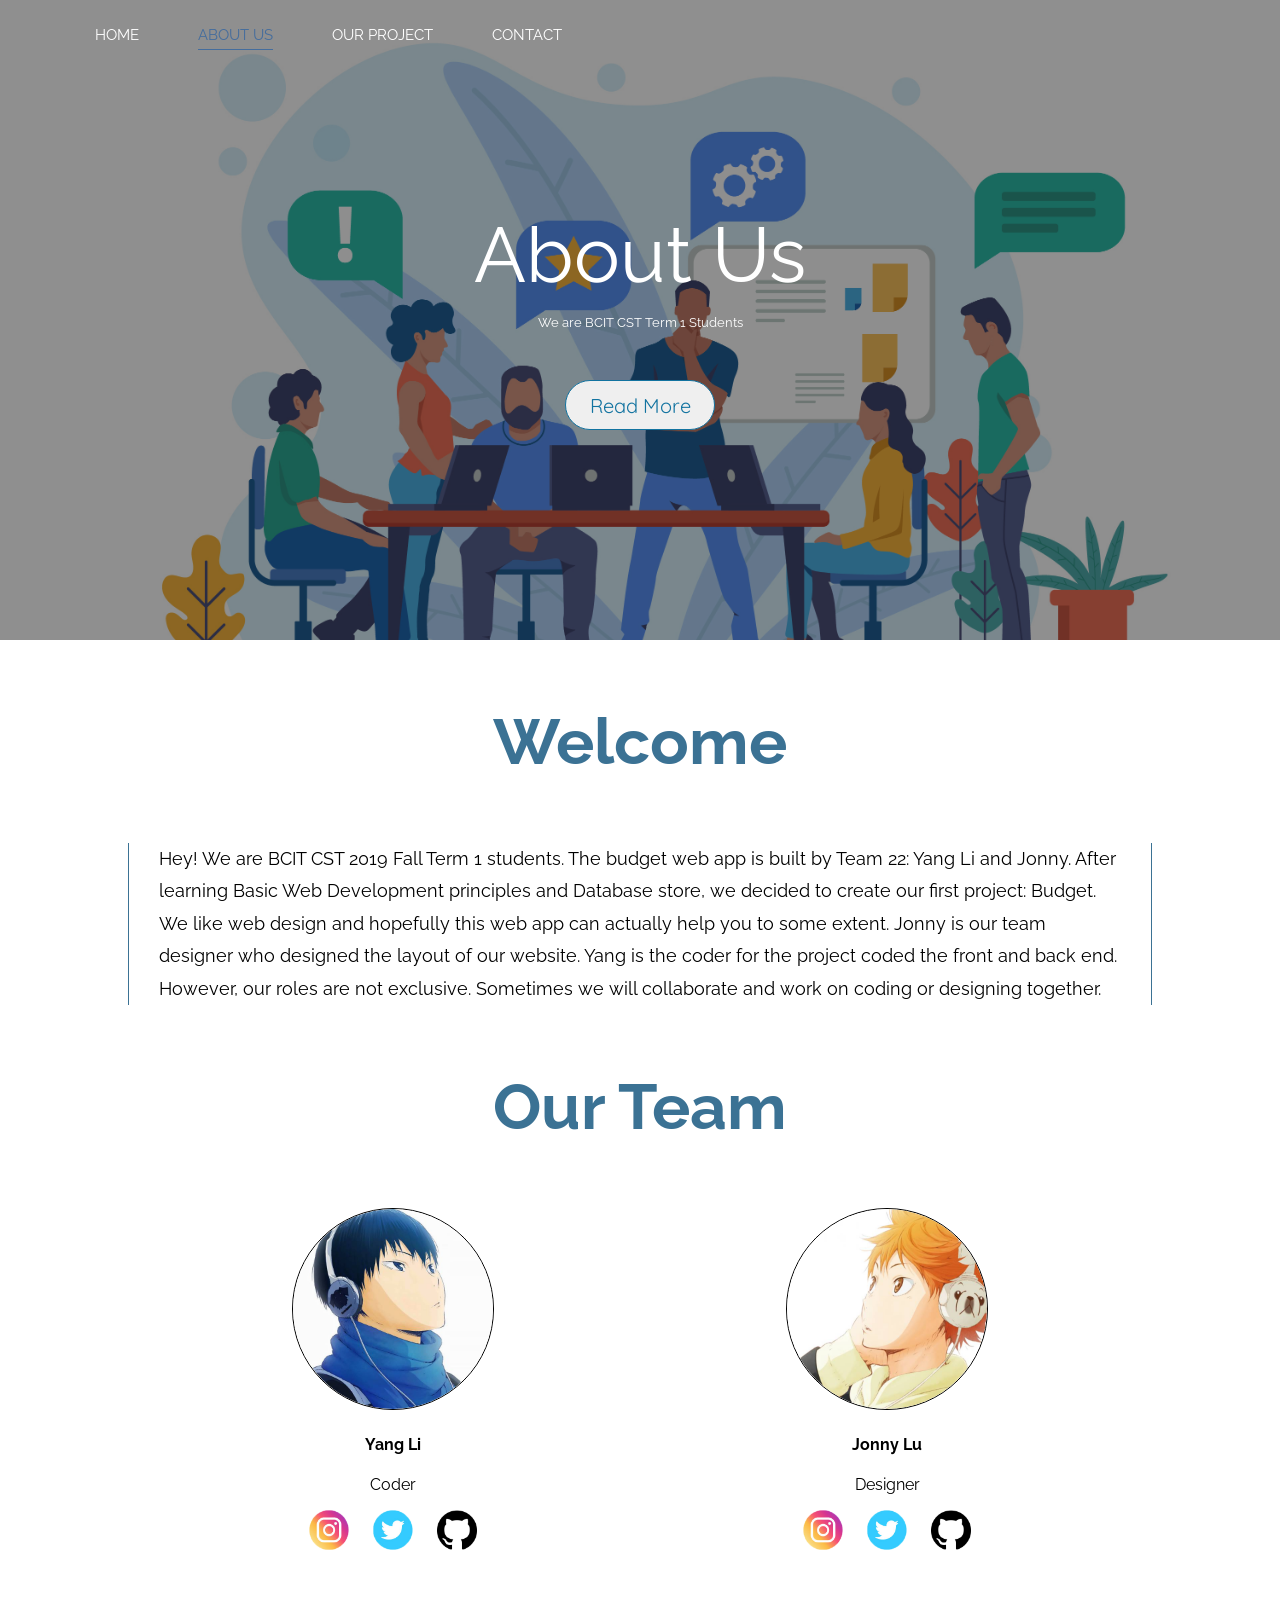
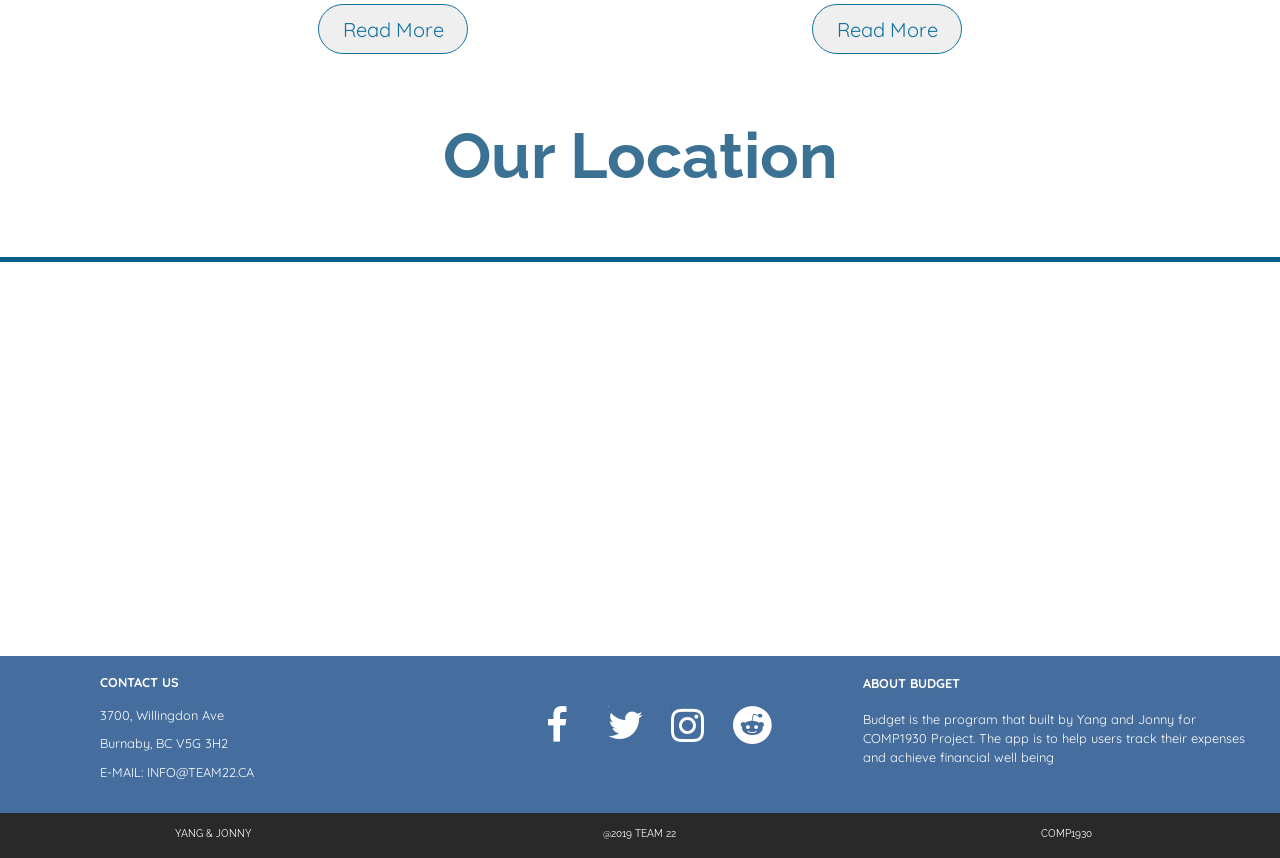
==== about.html @ 7ae86774 ""OurProject.html" and "OurProject.css" is now working and responsive" ====
<!DOCTYPE html>
<html lang="en">

<head>
    <meta charset="UTF-8">
    <meta name="viewport" content="width=device-width, initial-scale=1.0">
    <meta http-equiv="X-UA-Compatible" content="ie=edge">
    <link rel="stylesheet" href="CSS/about.css" />
    <link href="https://fonts.googleapis.com/css?family=Raleway&display=swap" rel="stylesheet">
    <link href="https://fonts.googleapis.com/css?family=Quicksand&display=swap" rel="stylesheet">
    <link rel="stylesheet" href="https://cdnjs.cloudflare.com/ajax/libs/font-awesome/4.7.0/css/font-awesome.min.css">
    <link rel="icon" href="resource/setbudget-icon.png">
    <script src="https://ajax.googleapis.com/ajax/libs/jquery/1.11.2/jquery.min.js"></script>
    <script src="JS/about.js"></script>
    <title>About Us</title>
</head>

<body>
    <div id="show-case">

        <div id="mob-navbar">
            <img id="mob-navbar-icon" src="resource/menu-icon.png" width="30px" height="30px">
        </div>

        <div id="mob-navbar-modal">
            <ul>
                <li><a href="home.html">HOME</a></li>
                <li><a href="OurProject.html">OUR PROJECT</a></li>
                <li><a href="contact.html">CONTACT</a></li>
            </ul>
        </div>

        <div class="nav-bar">
            <ul>
                <li class="other-link"><a href="home.html">HOME</a></li>
                <li class="current-link">ABOUT US</li>
                <li class="other-link"><a href="OurProject.html">OUR PROJECT</a></li>
                <li class="other-link"><a href="contact.html">CONTACT</a></li>
            </ul>
        </div>

        <div id="showcase-overlay"></div>
        <div class="showcase-content-wrap">
            <div class="main-title">About Us</div>
            <div class="main-content">We are BCIT CST Term 1 Students</div>
            <a href="#test"><button class="read-more-btn">Read More</button></a>
        </div>
    </div>

    <div id="section-1-intro" class="section-wrap">
        <a id="test">
            <h3>Welcome</h3>
        </a>
        <p class="text-content">Hey! We are BCIT CST 2019 Fall Term 1 students. The budget web app is built by Team 22:
            Yang Li and Jonny. After learning Basic Web Development principles and Database store, we decided to create
            our first project: Budget. We like web design and hopefully this web app can actually help you to some
            extent. Jonny is our team designer who designed the layout of our website. Yang is the coder for the project
            coded the front and back end. However, our roles are not exclusive. Sometimes we will collaborate and work
            on coding or designing together.</p>
    </div>

    <div id="section-2-team">
        <h3>Our Team</h3>
        <p class="text-content"></p>
        <div class="teaminfo-wrap">
            <div class="profile-wrap">
                <img id="yang" class="profile-pic" src="resource/profile-yang.png">
                <h4>Yang Li</h4>
                <p>Coder</p>
                <div class="user-socialmedia">
                    <a href="https://www.instagram.com/yang05_li/" target="_blank"><img class="socialmedia-icon"
                            src="resource/ins-color.png"></a>
                    <a href="https://twitter.com/liyang0525" target="_blank"><img class="socialmedia-icon"
                            src="resource/twitter-color.png"></a>
                    <a href="https://github.com/yang052513" target="_blank"><img class="socialmedia-icon"
                            src="resource/github-logo.png"></a>
                </div>
                <button id="read-more-yang-btn" class="read-more-btn">Read More</button>
            </div>

            <div class="profile-wrap">
                <img id="jonny" class="profile-pic" src="resource/profile-jonny.png">
                <h4>Jonny Lu</h4>
                <p>Designer</p>
                <div class="user-socialmedia">
                    <a href="https://www.instagram.com/lynnoj/" target="_blank"><img class="socialmedia-icon"
                            src="resource/ins-color.png"></a>
                    <a href="https://twitter.com/keithtang241413" target="_blank"><img class="socialmedia-icon"
                            src="resource/twitter-color.png"></a>
                    <a href="https://github.com/lynnoj" target="_blank"><img class="socialmedia-icon"
                            src="resource/github-logo.png"></a>
                </div>
                <button id="read-more-jonny-btn" class="read-more-btn">Read More</button>
            </div>
        </div>
    </div>

    <div id="section-3-location">
        <h3>Our Location</h3>
        <iframe
            src="https://www.google.com/maps/embed?pb=!1m18!1m12!1m3!1d20835.645666744535!2d-122.9805138046408!3d49.24880785391546!2m3!1f0!2f0!3f0!3m2!1i1024!2i768!4f13.1!3m3!1m2!1s0x548676e1e49ab735%3A0x3acab7711e1f10d!2sBritish%20Columbia%20Institute%20of%20Technology!5e0!3m2!1sen!2sca!4v1574202998146!5m2!1sen!2sca"
            frameborder="0" allowfullscreen=""></iframe>
    </div>

    <!-- Section 4 -->
    <div class="section-4">
        <div class="section4-inner-grid">

            <div class="section4-column1-wrap">
                <div class="section4-column1">
                    <h4>CONTACT US</h4>
                    <p>3700, Willingdon Ave</p>
                    <p>Burnaby, BC V5G 3H2</p>
                    <p>E-MAIL: INFO@TEAM22.CA</p>
                </div>
            </div>

            <div class="section4-column2-wrap">
                <div class="section4-column2">
                    <div class="socialmedia-icon-wrap">
                        <a href="http://www.facebook.ca" class="fa fa-facebook"></a>
                        <a href="http://www.twitter.ca" class="fa fa-twitter"></a>
                        <a href="http://www.instagram.ca" class="fa fa-instagram"></a>
                        <a href="http://www.reddit.ca" class="fa fa-reddit"></a>
                    </div>
                </div>
            </div>

            <div class="section4-column3-wrap">
                <div class="section4-column3">
                    <h4>ABOUT BUDGET</h4>
                    <p>Budget is the program that built by Yang and Jonny for COMP1930 Project. The app is to help users 
                        track their expenses and achieve financial well being
                    </p>

                </div>
            </div>
        </div>
    </div>
    <!-- Section 4 Ends -->

    <!-- Copyright section start -->
    <div id="section-5">
        <div class="copyright-wrap">
            <div class="section5-inner-grid">
                <div class="section5-column1">YANG & JONNY</div>
                <div class="section5-column2">@2019 TEAM 22</div>
                <div class="section5-column3">COMP1930</div>
            </div>
        </div>
    </div>
    <!-- Copyright section end-->

    <!-- Other info pop up menu modal -->
    <div id="other-menu-modal">
        <div id="other-menu-modal-content">
            <div class="other-close-btn"><img id="close-modal-btn" src="resource/close-menu.png" width="40px"
                    height="40px"></div>
            <div class="other-menu-link">
                <h4 id="about-read"><a href="home.html" target="_blank">Home</a></h4>
                <h4 id="contact-read"><a href="contact.html" target="_blank">Contact Us</a></h4>
                <h4 id="project-read"><a href="OurProject.html" target="_blank">Our Project</a></h4>
            </div>
        </div>
    </div>
    <!-- Other info pop up menu modal -->

    <!-- Read more yang info modal -->
    <div id="yang-modal-wrap" class="team-modal-wrap">
        <div id="yang-modal" class="team-modal">
            <div id="yang-modal-content" class="team-modal-content">
                <img class="team-profile" src="resource/profile-yang.png" width="auto" height="100px">
                <p class="team-name">Yang Li</p>
                <p class="team-intro">The guy who only wears attack on titan t-shirts during the workout.</p>
                <p class="team-content">Email: liyang0525@hotmail.com</p>
                <p class="team-content">Phone: 604-781-0561</p>
                <p class="team-name">Skills</p>
                <img class="team-skill-box" src="resource/after-effects.png" width="auto" height="50px">
                <img class="team-skill-box" src="resource/premiere.png" width="auto" height="50px">
            </div>
        </div>
    </div>

    <!-- Read more jonny info modal -->
    <div id="jonny-modal-wrap" class="team-modal-wrap">
        <div id="jonny-modal" class="team-modal">
            <div id="jonny-modal-content" class="team-modal-content">
                <img class="team-profile" src="resource/profile-jonny.png" width="auto" height="100px">
                <p class="team-name">Jonny Lu</p>
                <p class="team-intro">The guy who always wears the adidas hat.</p>
                <p class="team-content">Email: jonnylu@live.ca</p>
                <p class="team-content">Phone: 778-879-8261</p>
                <p class="team-name">Skills</p>
                <img class="team-skill-box" src="resource/Adobe-Photoshop-and-Lightroom-Icon-Logos.jpg" width="auto" height="50px">
                <!-- <img class="team-skill-box" src="resource/illustrator.png" width="auto" height="50px"> -->
            </div>
        </div>
    </div>

    <script src="JS/index.js"></script>
</body>

</html>
---- CSS/about.css ----
html {
    scroll-behavior: smooth;
}

button {
    outline: none;
}

body {
    margin: 0;
    padding: 0;
    font-family: 'Raleway', sans-serif;
}

#mob-navbar {
    position: absolute;
    left: 20px;
    top: 20px;
}

#mob-navbar {
    z-index: 10;
}

#mob-navbar-modal li{
    list-style-type: none;
    padding: 10px 10px;
    font-size: 10px;
}

#mob-navbar-modal {
    position: absolute;
    top: 0;
    left: -300px;
}

#mob-navbar-modal ul {
    padding-left: 20px;
}

ul a {
    text-decoration: none;
    color: white;
}

ul a:hover {
    color: rgb(69, 109, 157);
}

#show-case {
    background-image: url("../resource/aboutus-banner.jpg");
    background-position: center;
    background-size: cover;
    background-repeat: no-repeat;  
    width: 100%;
    height: 50vw;
    position: relative;
}

.nav-bar {
    display: none;
}

#showcase-overlay {
    width: 100%;
    height: 50vw;
    background-color: rgba(33, 33, 33, 0.5);
    z-index: 0;
}

.showcase-content-wrap {
    position: absolute;
    top: 50%;
    left: 50%;
    transform: translate(-50%, -50%);
    text-align: center;
    color: white;
}

.main-title {
    font-size: 6vw;
}

.main-content {
    margin-top: 15px;
    font-size: 1vw;
}

.read-more-btn {
    width: 150px;
    height: 50px;
    font-size: 20px;
    color: rgb(18, 115, 160);
    font-family: 'Quicksand', sans-serif;
    border: 1px solid rgb(18, 115, 160);
    border-radius: 25px;
    margin-top: 50px;
}

.read-more-btn a{
    text-decoration: none;
}

.read-more-btn:hover{
    background-color: rgb(23, 109, 148);
    color: white;
    border: 1px solid white;
}

h3 {
   font-size: 5vw; 
   margin: 5vw 12vw 5vw 12vw;
   text-align: center;
   color: #3B7294;
}

.text-content {
    line-height: 1.8em;
    font-size: 18px;
    margin: 5vw 10vw 5vw 10vw;
    border-left: 1px solid #3B7294;
    border-right: 1px solid #3B7294;
    padding: 0 30px 0 30px;
}

.teaminfo-wrap {
    display: flex;
    grid-template-columns: repeat(2, 1fr);
    justify-items: center;
    justify-content: space-evenly;
}

.profile-wrap {
    text-align: center;
}

.profile-pic {
    width: 200px;
    height: 200px;
    border: 1px solid black;
    border-radius: 50%;
}

.socialmedia-icon {
    width: 40px;
    height: 40px;
    margin: 0 10px 0 10px;
}

iframe {
    width: 100%;
    height: 400px;
    border-top: 5px solid rgb(10, 95, 135);
    margin-bottom: -10px;
}

/* Section 4  */
.section-4 {
    grid-column: 1/-1;
    background-color: rgb(69, 109, 157);
    color: rgb(255, 255, 255);
    font-family: 'Quicksand', sans-serif ;
}

.section4-inner-grid {
    display: grid;
    grid-template-columns: 1fr;
}

.section4-column1 {
    display: none;
}

.section4-column2 {
    grid-column: 1/-1;
    font-size: 20px;
    text-align: center;
}

.section4-column3{ 
    display: none;
}

.fa {
    font-size: 1px;
    width: 1px;
    height: 1px;
    text-align: center;
    text-decoration: none;
    margin: 15px 35px 0px 20px;
}

.socialmedia-icon-wrap {
    margin-bottom: 15px;
}

.fa:hover {
    opacity: 0.7;
}

.fa-facebook {
    background: #3B5998;
    color: white;
}

.fa-twitter {
    background: #55ACEE;
    color: white;
}

.fa-instagram {
    background: #125688;
    color: white;
}

.fa-reddit {
    background: #ff5700;
    color: white;
}

/* Section 5 */
#section-5 {
    grid-column: 1/-1;
    background-color: rgb(41, 41, 41);
}

.section5-inner-grid {
    display: grid;
    grid-template-columns: 1fr 1fr 1fr;;
    text-align: center;
    color: rgb(255, 255, 255);
    font-size: 10px;
    height: 30px;
}

.copyright-wrap {
    padding-top: 15px;
}

#other-menu-modal {
    background-color: rgb(0, 0, 0, 0.8);
    width: 100%;
    height: 100%;
    position: fixed;
    top: 0;
    left: 0;
    z-index: 5;
    display: flex;
    justify-content: center;
    align-items: center;
    color: white;
    margin-top: -100%;
    opacity: 0;
}

#other-menu-modal-content {
    font-family: 'Raleway', sans-serif;
    font-size: 20px;
}

.other-close-btn {
   background-color: white;
   border-radius: 50%;
   width: 200px;
   height: 200px;
   position: absolute;
   top: 0;
   right: 0;
   margin-top: -80px;
   margin-right: -96px;
   display: flex;
   justify-content: center;
   align-items: center;
}

#close-modal-btn {
    margin-left: -55px;
    transform: translateY(30px);
}

.other-menu-link a {
    text-decoration: none;
    color: white;
}

.other-menu-link a:hover {
    color: rgb(34, 146, 187);
}

.team-modal-wrap {
    display: none;
}

.team-modal {
    width: 100%;
    height: 100%;
    background-color: rgba(0, 0, 0, 0.5);
    position: fixed;
    top: 0;
    left: 0;
    display: flex;
    justify-content: center;
    align-items: center;
}

.team-modal-content {
    width: 400px;
    height: auto;
    background-color: white;
    border-radius: 15px;
    padding: 15px;
    text-align: center;
    position: relative;
}

.team-profile {
    border: 1px solid black;
    border-radius: 50%;
}

.team-name {
    font-weight: bold;
    font-size: 20px;
}


/* Responsive layout - when the screen is more than 900px wide, make the two columns stack on top of each other instead of next to each other */
@media screen and (min-width: 900px) {
    .nav-bar {
        display: flex;
        position: absolute;
        top: 0;
        left: 0;
    }
    
    .nav-bar li {
        list-style-type: none;
        display: inline-block;
        margin-left: 55px;
        margin-top: 10px;
        padding-bottom: 5px;
        font-size: 1.2vw;
    }

    .nav-bar li:hover {
        color: rgb(69, 109, 157);
        user-select: none;
        border-bottom: 1px solid rgb(69, 109, 157);
    }

    #mob-navbar-modal {
        display: none;
    }

    #mob-navbar {
        display: none;
    }

    .other-link {
        color: white;
    }
    
    .current-link {
        border-bottom: 1px solid rgb(69, 109, 157);
        color: rgb(69, 109, 157);
    }

    .section4-inner-grid {
        display: grid;
        grid-template-columns: 1fr 1fr 1fr;
    }
    
    .section4-column1 {
        font-size: 1vw;
        padding-left: 100px;
        padding-bottom: 20px;
        display: block;
    }
    
    .section4-column2 {
        text-align: center;
        font-size: 3vw;
    }
    
    .section4-column3{ 
        line-height: 1.5em;
        font-size: 1vw;
        padding: 0px 20px 0px 10px;
        display: block;
    }
    
    .section4-column3-wrap {
        margin: 0 auto;
    }
    
    .fa {
        font-size: 1px;
        width: 1px;
        height: 1px;
        text-align: center;
        text-decoration: none;
        margin: 50px 2vw;
    }
}

@media screen and (max-width: 500px) {
    .profile-pic {
        width: 100px;
        height: 100px;
    }

    .socialmedia-icon {
        width: 20px;
        height: 20px;
        margin: 0 5px 0 5px;
    }

    .read-more-btn {
        width: 120px;
        height: 30px;
        font-size: 15px;
        margin-top: 10px;
    }

}
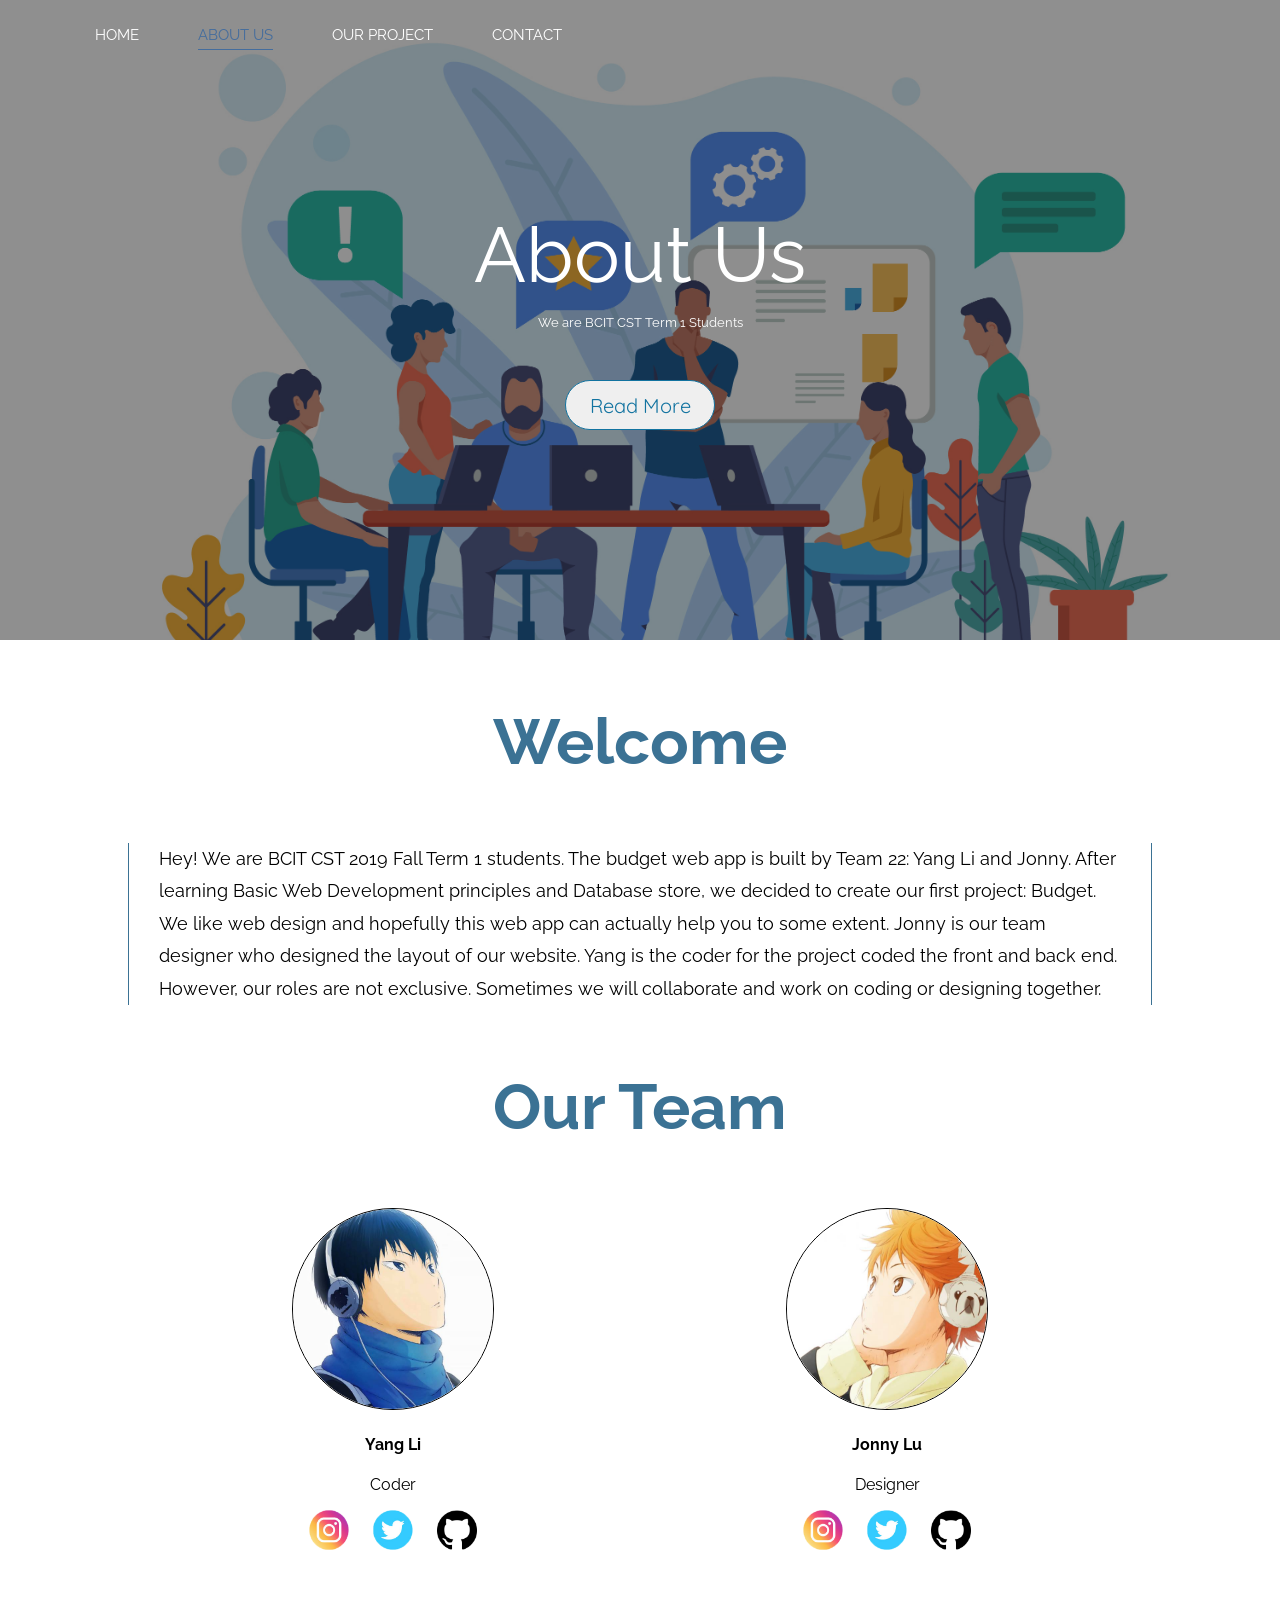
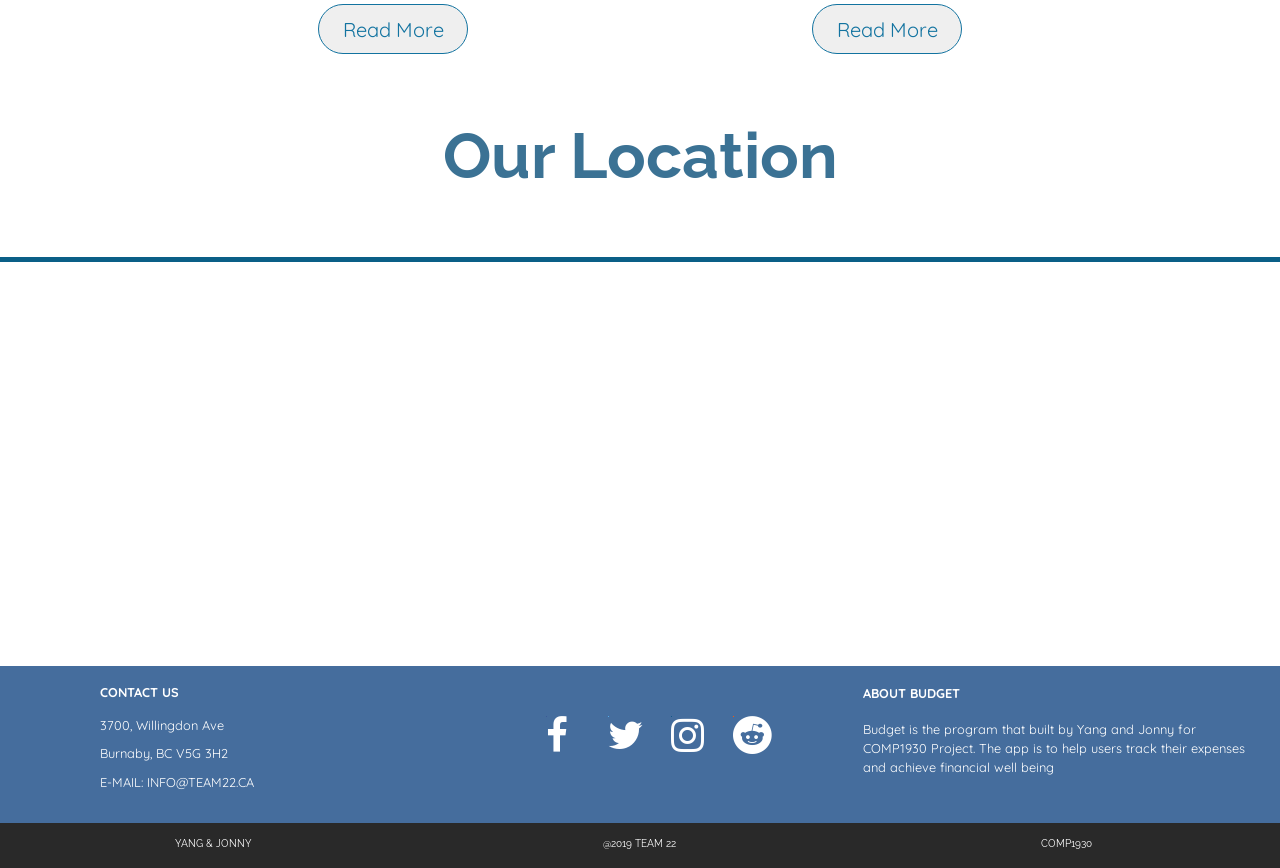
==== commit fc885b14: "edited a couple other pages and css" ====
--- a/about.html
+++ b/about.html
@@ -95,9 +95,10 @@
         </div>
     </div>
 
+    <!-- Section 3 -->
     <div id="section-3-location">
         <h3>Our Location</h3>
-        <iframe
+        <iframe class="section-3-iframe"
             src="https://www.google.com/maps/embed?pb=!1m18!1m12!1m3!1d20835.645666744535!2d-122.9805138046408!3d49.24880785391546!2m3!1f0!2f0!3f0!3m2!1i1024!2i768!4f13.1!3m3!1m2!1s0x548676e1e49ab735%3A0x3acab7711e1f10d!2sBritish%20Columbia%20Institute%20of%20Technology!5e0!3m2!1sen!2sca!4v1574202998146!5m2!1sen!2sca"
             frameborder="0" allowfullscreen=""></iframe>
     </div>
@@ -129,7 +130,7 @@
             <div class="section4-column3-wrap">
                 <div class="section4-column3">
                     <h4>ABOUT BUDGET</h4>
-                    <p>Budget is the program that built by Yang and Jonny for COMP1930 Project. The app is to help users 
+                    <p>Budget is the program that built by Yang and Jonny for COMP1930 Project. The app is to help users
                         track their expenses and achieve financial well being
                     </p>
 
@@ -191,7 +192,8 @@
                 <p class="team-content">Email: jonnylu@live.ca</p>
                 <p class="team-content">Phone: 778-879-8261</p>
                 <p class="team-name">Skills</p>
-                <img class="team-skill-box" src="resource/Adobe-Photoshop-and-Lightroom-Icon-Logos.jpg" width="auto" height="50px">
+                <img class="team-skill-box" src="resource/Adobe-Photoshop-and-Lightroom-Icon-Logos.jpg" width="auto"
+                    height="50px">
                 <!-- <img class="team-skill-box" src="resource/illustrator.png" width="auto" height="50px"> -->
             </div>
         </div>
--- a/CSS/about.css
+++ b/CSS/about.css
@@ -154,12 +154,26 @@
     margin-bottom: -10px;
 }
 
+/* Section 3 */
+.section-3-location {
+    display: flex;
+    flex-wrap: wrap;
+    align-items: center;
+    justify-content: center;
+    margin: .1vw 0vw .1vw 0vw;
+}
+
+.section-3-iframe {
+    margin: 0vw 0vw 0vw 0vw;
+}
+
 /* Section 4  */
 .section-4 {
     grid-column: 1/-1;
     background-color: rgb(69, 109, 157);
     color: rgb(255, 255, 255);
     font-family: 'Quicksand', sans-serif ;
+    margin: 0vw 0vw 0vw 0vw;
 }
 
 .section4-inner-grid {
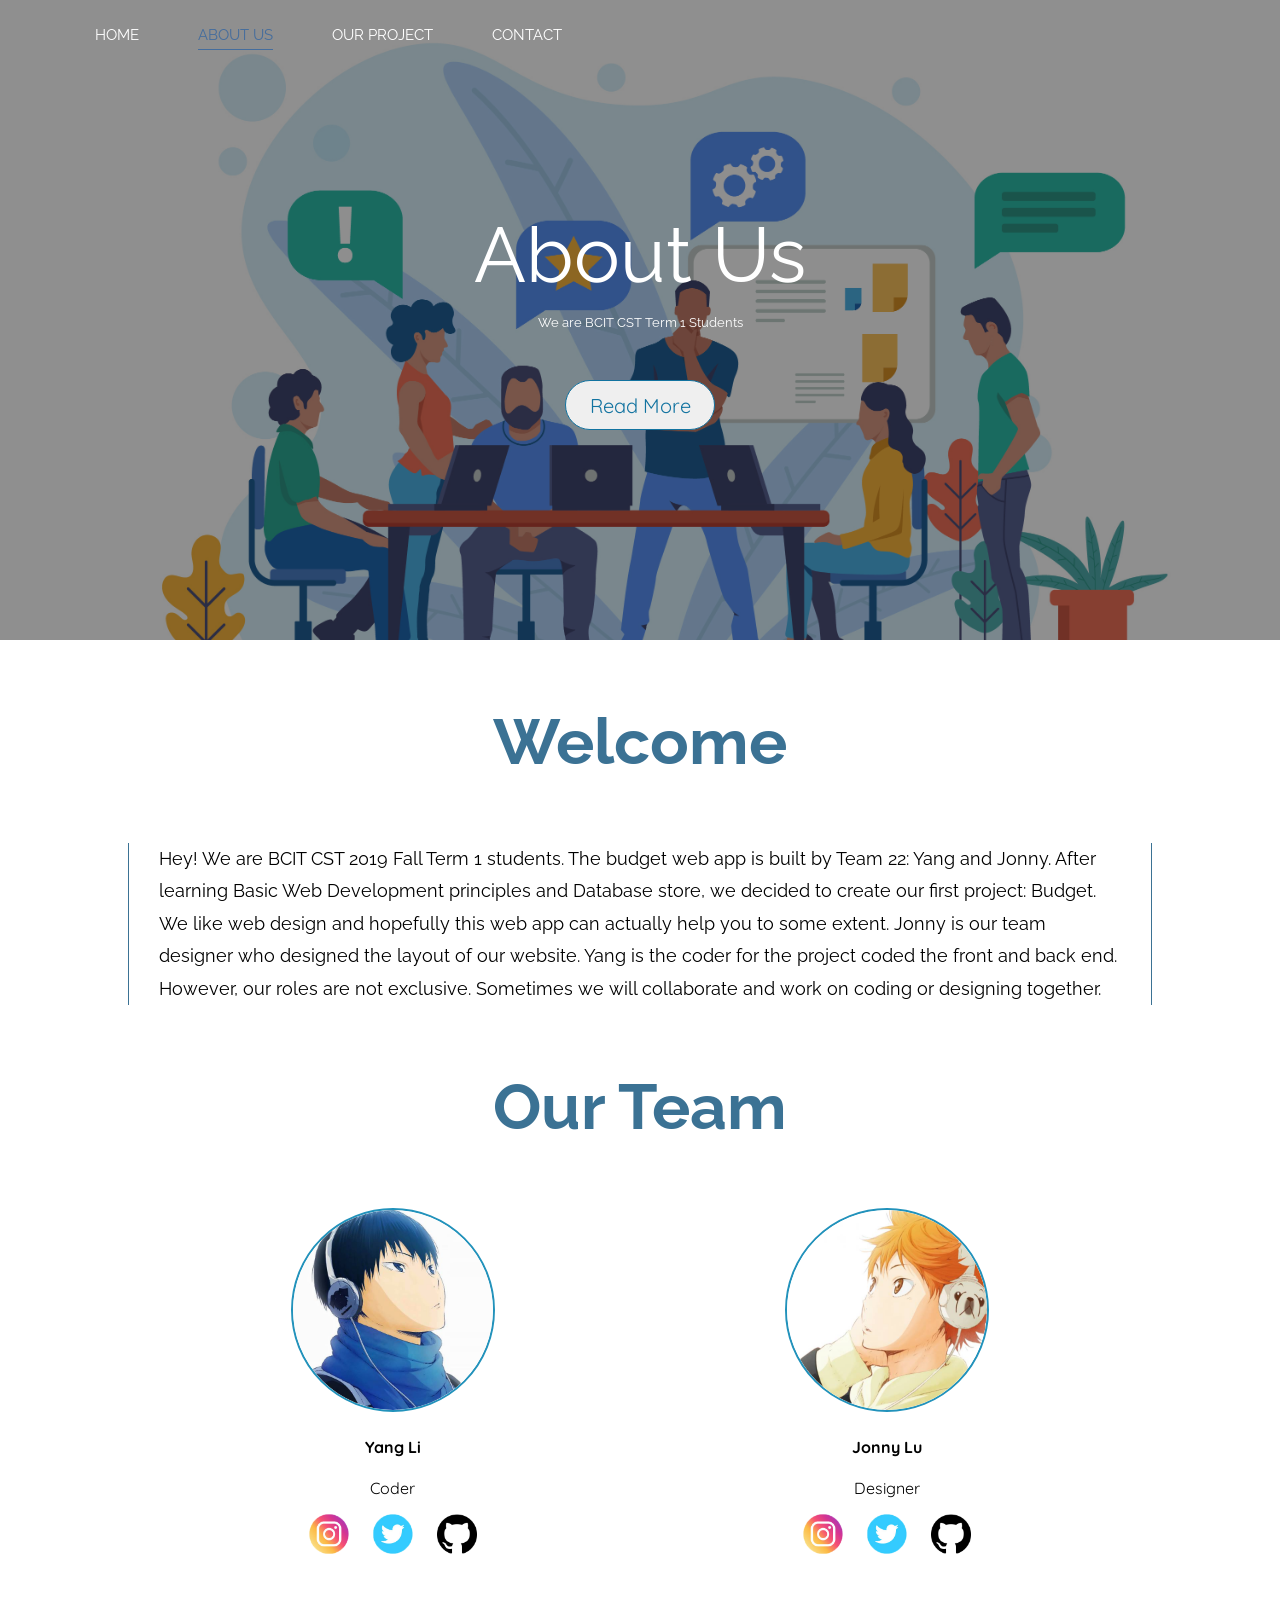
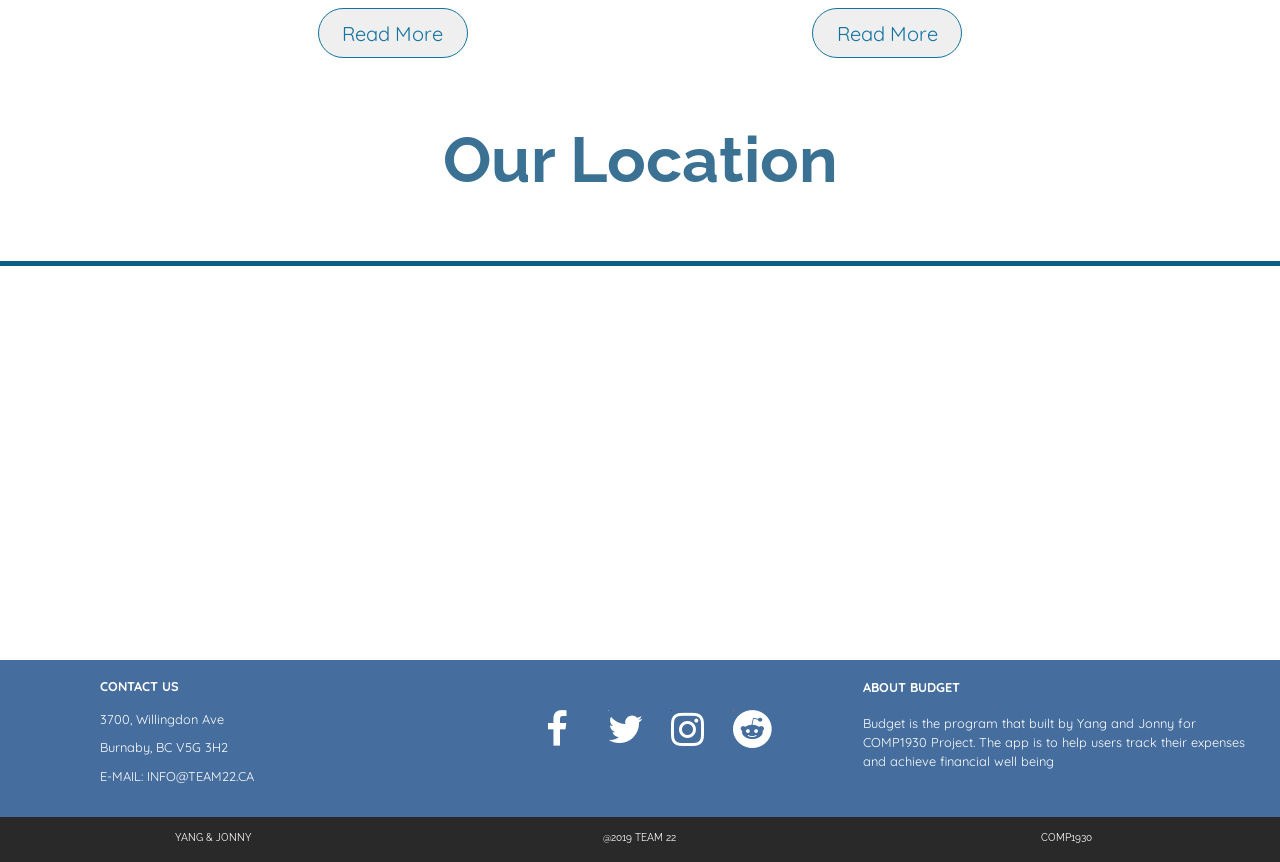
==== commit 0118af76: "about us user profile modal styling" ====
--- a/about.html
+++ b/about.html
@@ -24,7 +24,7 @@
 
         <div id="mob-navbar-modal">
             <ul>
-                <li><a href="home.html">HOME</a></li>
+                <li><a href="index.html">HOME</a></li>
                 <li><a href="OurProject.html">OUR PROJECT</a></li>
                 <li><a href="contact.html">CONTACT</a></li>
             </ul>
@@ -32,7 +32,7 @@
 
         <div class="nav-bar">
             <ul>
-                <li class="other-link"><a href="home.html">HOME</a></li>
+                <li class="other-link"><a href="index.html">HOME</a></li>
                 <li class="current-link">ABOUT US</li>
                 <li class="other-link"><a href="OurProject.html">OUR PROJECT</a></li>
                 <li class="other-link"><a href="contact.html">CONTACT</a></li>
@@ -52,7 +52,7 @@
             <h3>Welcome</h3>
         </a>
         <p class="text-content">Hey! We are BCIT CST 2019 Fall Term 1 students. The budget web app is built by Team 22:
-            Yang Li and Jonny. After learning Basic Web Development principles and Database store, we decided to create
+            Yang and Jonny. After learning Basic Web Development principles and Database store, we decided to create
             our first project: Budget. We like web design and hopefully this web app can actually help you to some
             extent. Jonny is our team designer who designed the layout of our website. Yang is the coder for the project
             coded the front and back end. However, our roles are not exclusive. Sometimes we will collaborate and work
@@ -61,12 +61,11 @@
 
     <div id="section-2-team">
         <h3>Our Team</h3>
-        <p class="text-content"></p>
         <div class="teaminfo-wrap">
             <div class="profile-wrap">
                 <img id="yang" class="profile-pic" src="resource/profile-yang.png">
-                <h4>Yang Li</h4>
-                <p>Coder</p>
+                <h4 class="profile-name">Yang Li</h4>
+                <p class="profile-job">Coder</p>
                 <div class="user-socialmedia">
                     <a href="https://www.instagram.com/yang05_li/" target="_blank"><img class="socialmedia-icon"
                             src="resource/ins-color.png"></a>
@@ -80,8 +79,8 @@
 
             <div class="profile-wrap">
                 <img id="jonny" class="profile-pic" src="resource/profile-jonny.png">
-                <h4>Jonny Lu</h4>
-                <p>Designer</p>
+                <h4 class="profile-name">Jonny Lu</h4>
+                <p class="profile-job">Designer</p>
                 <div class="user-socialmedia">
                     <a href="https://www.instagram.com/lynnoj/" target="_blank"><img class="socialmedia-icon"
                             src="resource/ins-color.png"></a>
@@ -119,10 +118,10 @@
             <div class="section4-column2-wrap">
                 <div class="section4-column2">
                     <div class="socialmedia-icon-wrap">
-                        <a href="http://www.facebook.ca" class="fa fa-facebook"></a>
-                        <a href="http://www.twitter.ca" class="fa fa-twitter"></a>
-                        <a href="http://www.instagram.ca" class="fa fa-instagram"></a>
-                        <a href="http://www.reddit.ca" class="fa fa-reddit"></a>
+                        <a href="http://www.facebook.ca" target="_blank" class="fa fa-facebook"></a>
+                        <a href="http://www.twitter.ca" target="_blank" class="fa fa-twitter"></a>
+                        <a href="http://www.instagram.ca" target="_blank" class="fa fa-instagram"></a>
+                        <a href="http://www.reddit.ca" target="_blank" class="fa fa-reddit"></a>
                     </div>
                 </div>
             </div>
@@ -158,7 +157,7 @@
             <div class="other-close-btn"><img id="close-modal-btn" src="resource/close-menu.png" width="40px"
                     height="40px"></div>
             <div class="other-menu-link">
-                <h4 id="about-read"><a href="home.html" target="_blank">Home</a></h4>
+                <h4 id="about-read"><a href="index.html" target="_blank">Home</a></h4>
                 <h4 id="contact-read"><a href="contact.html" target="_blank">Contact Us</a></h4>
                 <h4 id="project-read"><a href="OurProject.html" target="_blank">Our Project</a></h4>
             </div>
@@ -170,12 +169,22 @@
     <div id="yang-modal-wrap" class="team-modal-wrap">
         <div id="yang-modal" class="team-modal">
             <div id="yang-modal-content" class="team-modal-content">
-                <img class="team-profile" src="resource/profile-yang.png" width="auto" height="100px">
-                <p class="team-name">Yang Li</p>
-                <p class="team-intro">The guy who only wears attack on titan t-shirts during the workout.</p>
-                <p class="team-content">Email: liyang0525@hotmail.com</p>
-                <p class="team-content">Phone: 604-781-0561</p>
-                <p class="team-name">Skills</p>
+                <div class="team-bg-color">
+                    <img class="team-profile" src="resource/profile-yang.png" width="auto" height="100px">
+                    <p class="team-name">Yang Li</p>
+                    <p class="team-intro">The guy who only wears attack on titan shirt while working-out.</p>
+                </div>
+
+                <div class="email-wrap">
+                    <img class="team-contact-icon" src="resource/email-info.png" width="auto" height="25px">
+                    <p class="team-content"><span class="team-content-title">Email:</span> liyang0525@hotmail.com</p>
+                </div>
+
+                <div class="phone-wrap">
+                    <img class="team-contact-icon" src="resource/phone-info.png" width="auto" height="25px">
+                    <p class="team-content"><span class="team-content-title">Phone:</span> 604-781-0561</p>
+                </div>
+                <p class="skill-name">SKILLS</p>
                 <img class="team-skill-box" src="resource/after-effects.png" width="auto" height="50px">
                 <img class="team-skill-box" src="resource/premiere.png" width="auto" height="50px">
             </div>
@@ -186,12 +195,22 @@
     <div id="jonny-modal-wrap" class="team-modal-wrap">
         <div id="jonny-modal" class="team-modal">
             <div id="jonny-modal-content" class="team-modal-content">
-                <img class="team-profile" src="resource/profile-jonny.png" width="auto" height="100px">
-                <p class="team-name">Jonny Lu</p>
-                <p class="team-intro">The guy who always wears the adidas hat.</p>
-                <p class="team-content">Email: jonnylu@live.ca</p>
-                <p class="team-content">Phone: 778-879-8261</p>
-                <p class="team-name">Skills</p>
+                <div class="team-bg-color">
+                    <img class="team-profile" src="resource/profile-jonny.png" width="auto" height="100px">
+                    <p class="team-name">Jonny Lu</p>
+                    <p class="team-intro">The guy who always wears the adidas hat.</p>
+                </div>
+
+                <div class="email-wrap">
+                    <img class="team-contact-icon" src="resource/email-info.png" width="auto" height="25px">
+                    <p class="team-content"><span class="team-content-title">Email:</span> jonnylu@live.ca</p>
+                </div>
+
+                <div class="phone-wrap">
+                    <img class="team-contact-icon" src="resource/phone-info.png" width="auto" height="25px">
+                    <p class="team-content"><span class="team-content-title">Phone:</span> 778-879-8261</p>
+                </div>
+                <p class="skill-name">SKILLS</p>
                 <img class="team-skill-box" src="resource/Adobe-Photoshop-and-Lightroom-Icon-Logos.jpg" width="auto"
                     height="50px">
                 <!-- <img class="team-skill-box" src="resource/illustrator.png" width="auto" height="50px"> -->
--- a/CSS/about.css
+++ b/CSS/about.css
@@ -128,6 +128,7 @@
     grid-template-columns: repeat(2, 1fr);
     justify-items: center;
     justify-content: space-evenly;
+    font-family: 'Quicksand', sans-serif;
 }
 
 .profile-wrap {
@@ -137,7 +138,7 @@
 .profile-pic {
     width: 200px;
     height: 200px;
-    border: 1px solid black;
+    border: 2px solid rgb(34, 146, 187);
     border-radius: 50%;
 }
 
@@ -151,8 +152,9 @@
     width: 100%;
     height: 400px;
     border-top: 5px solid rgb(10, 95, 135);
-    margin-bottom: -10px;
-}
+}
+
+
 
 /* Section 3 */
 .section-3-location {
@@ -174,6 +176,7 @@
     color: rgb(255, 255, 255);
     font-family: 'Quicksand', sans-serif ;
     margin: 0vw 0vw 0vw 0vw;
+    margin-top: -10px;
 }
 
 .section4-inner-grid {
@@ -321,20 +324,69 @@
     width: 400px;
     height: auto;
     background-color: white;
-    border-radius: 15px;
-    padding: 15px;
+    border-radius: 45px;
+    padding-bottom: 20px;
     text-align: center;
     position: relative;
+    border: 3px solid rgb(34, 146, 187);
 }
 
 .team-profile {
-    border: 1px solid black;
+    border: 1px solid rgb(255, 255, 255);
     border-radius: 50%;
 }
 
 .team-name {
     font-weight: bold;
     font-size: 20px;
+    color: rgb(34, 146, 187);
+}
+
+.team-intro {
+    padding-bottom: 15px;
+    color: white;
+    margin-bottom: 0;
+}
+
+.team-bg-color {
+    background-color: rgb(34, 146, 187);
+    border-top-left-radius: 40px;
+    border-top-right-radius: 40px;
+    padding: 10px 15px;
+}
+
+.team-bg-color .team-name {
+    color: white;
+}
+
+.team-content {
+    text-align: left;
+    padding-left: 10px;
+}
+
+.team-content-title {
+    color: rgb(34, 146, 187);
+}
+
+.email-wrap {
+    display: flex;
+    padding-top: 10px;
+}
+
+.phone-wrap {
+    display: flex;
+}
+
+.team-contact-icon{
+    margin-top: 14px;
+    padding-left: 20px;
+}
+
+.skill-name {
+    margin-top: 5px;
+    color:  rgb(34, 146, 187);
+    font-size: 20px;
+    font-weight: bold;
 }
 
 
@@ -436,4 +488,25 @@
         margin-top: 10px;
     }
 
+    .team-modal-content {
+        width: 80%;
+    }
+
+    .text-content {
+        font-size: 12px;
+    }
+
+    .profile-job {
+        margin-bottom: 10px;
+        margin-top: 0;
+    }
+
+    .profile-name {
+        margin-bottom: 5px;
+    }
+
+    .team-content {
+        font-size: 10px;
+    }
+
 }
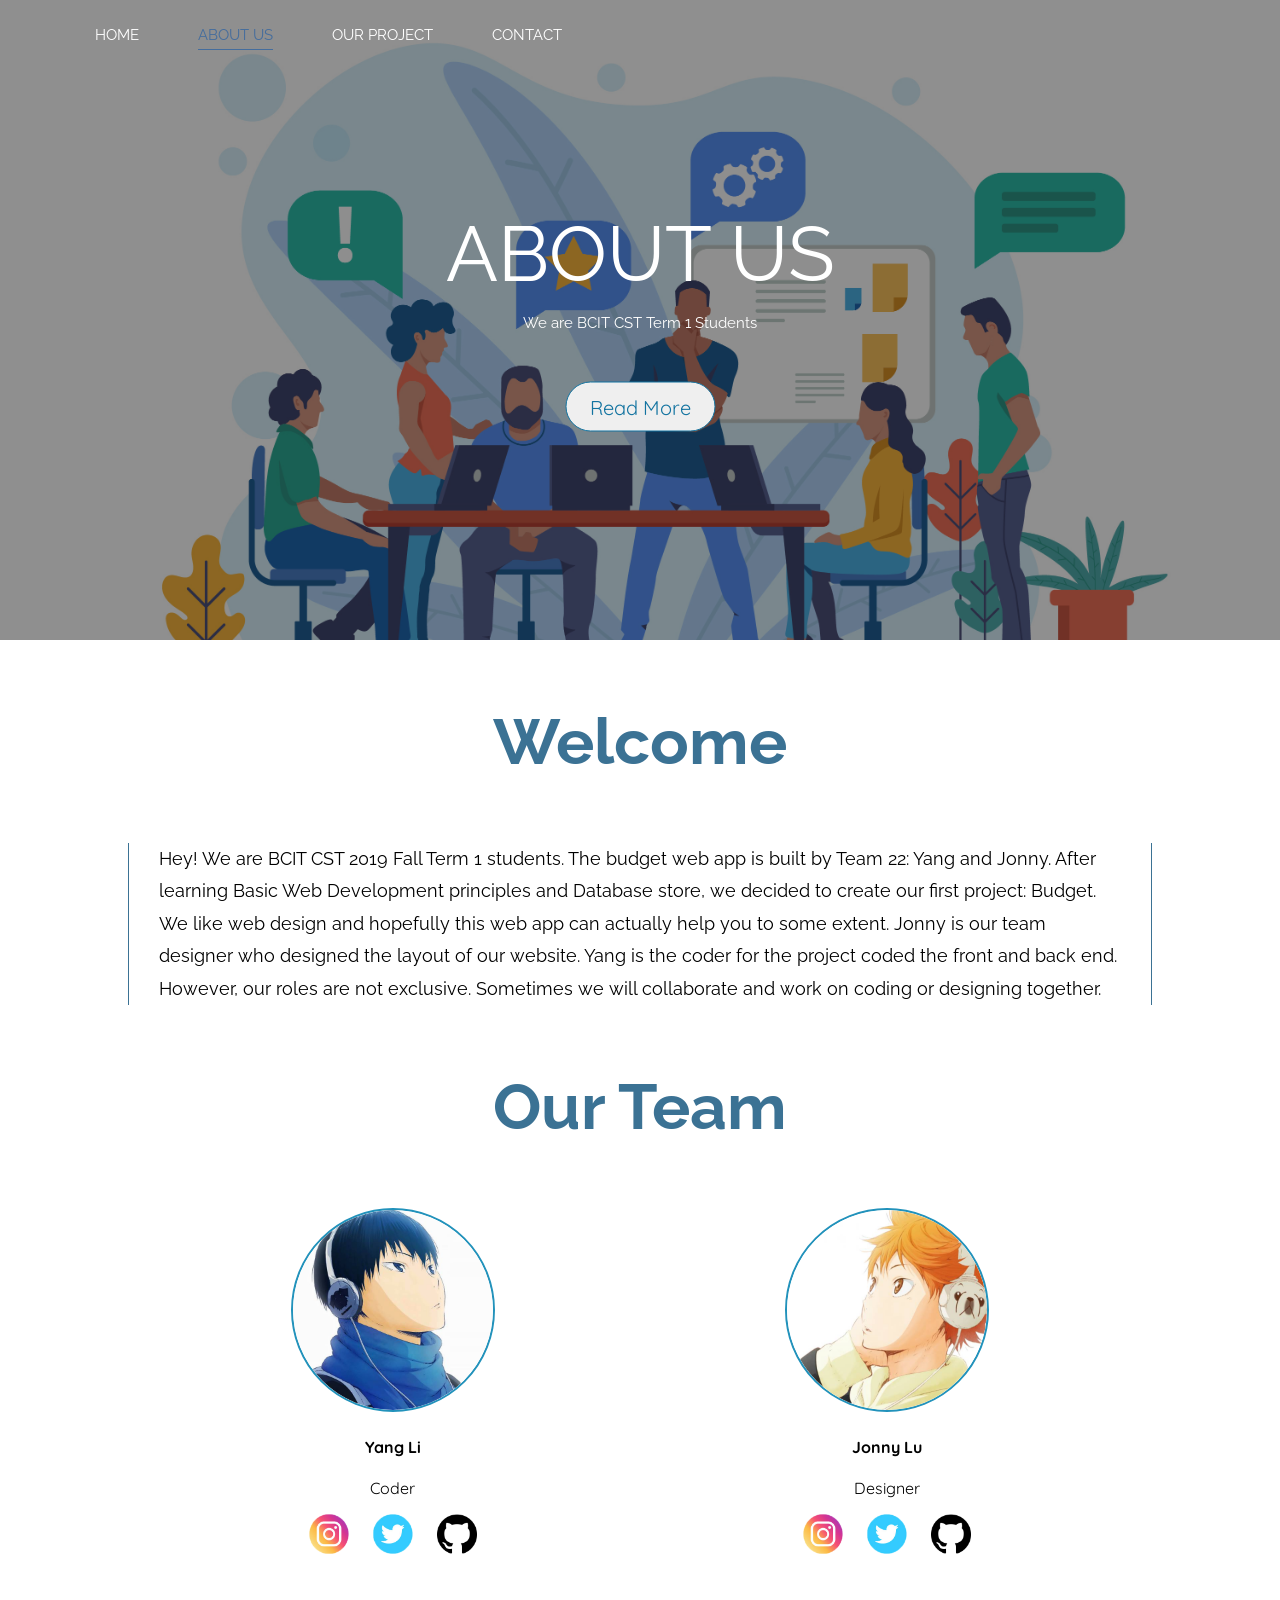
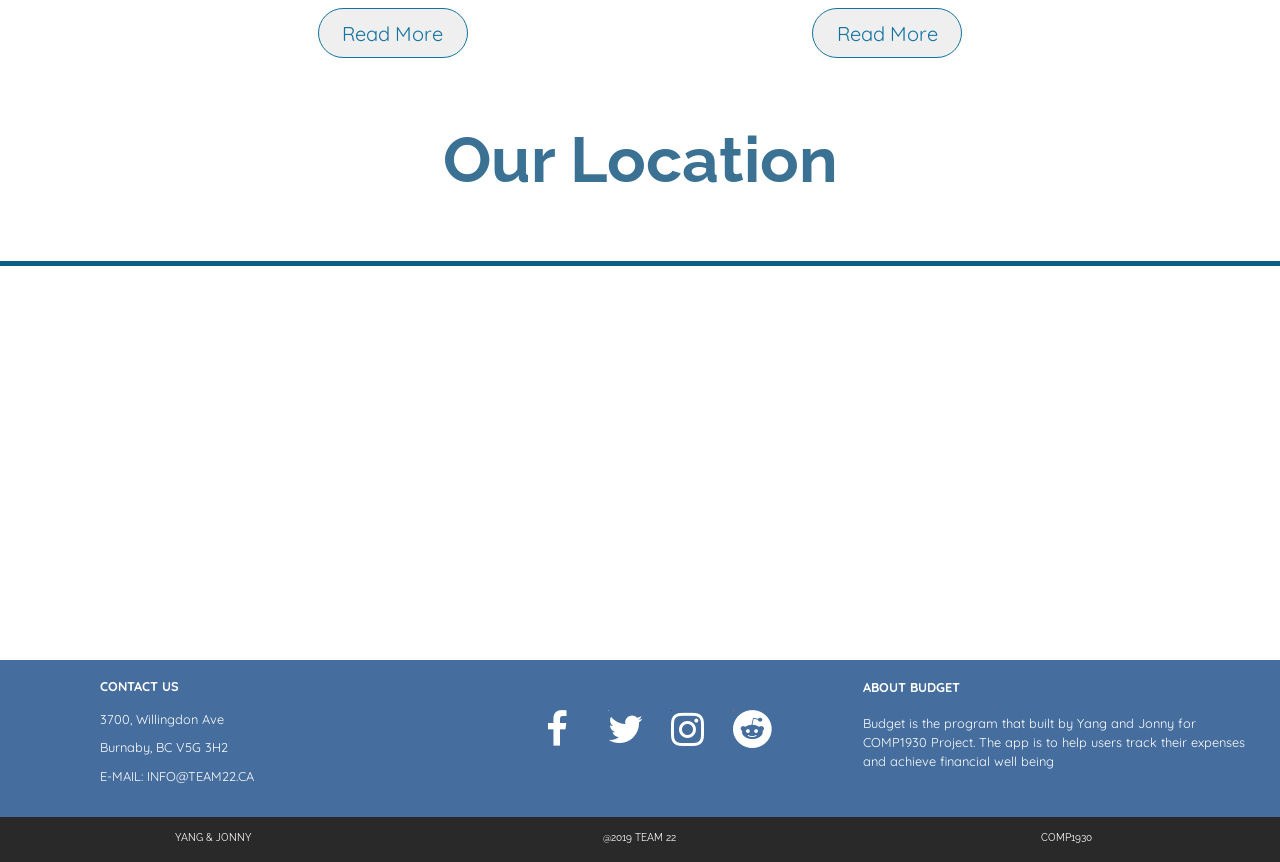
==== commit 35555db7: "revise version 1" ====
--- a/about.html
+++ b/about.html
@@ -41,7 +41,7 @@
 
         <div id="showcase-overlay"></div>
         <div class="showcase-content-wrap">
-            <div class="main-title">About Us</div>
+            <div class="main-title">ABOUT US</div>
             <div class="main-content">We are BCIT CST Term 1 Students</div>
             <a href="#test"><button class="read-more-btn">Read More</button></a>
         </div>
--- a/CSS/about.css
+++ b/CSS/about.css
@@ -83,7 +83,7 @@
 
 .main-content {
     margin-top: 15px;
-    font-size: 1vw;
+    font-size: 15px;
 }
 
 .read-more-btn {
@@ -505,8 +505,8 @@
         margin-bottom: 5px;
     }
 
-    .team-content {
+    /* .team-content {
         font-size: 10px;
-    }
+    } */
 
 }
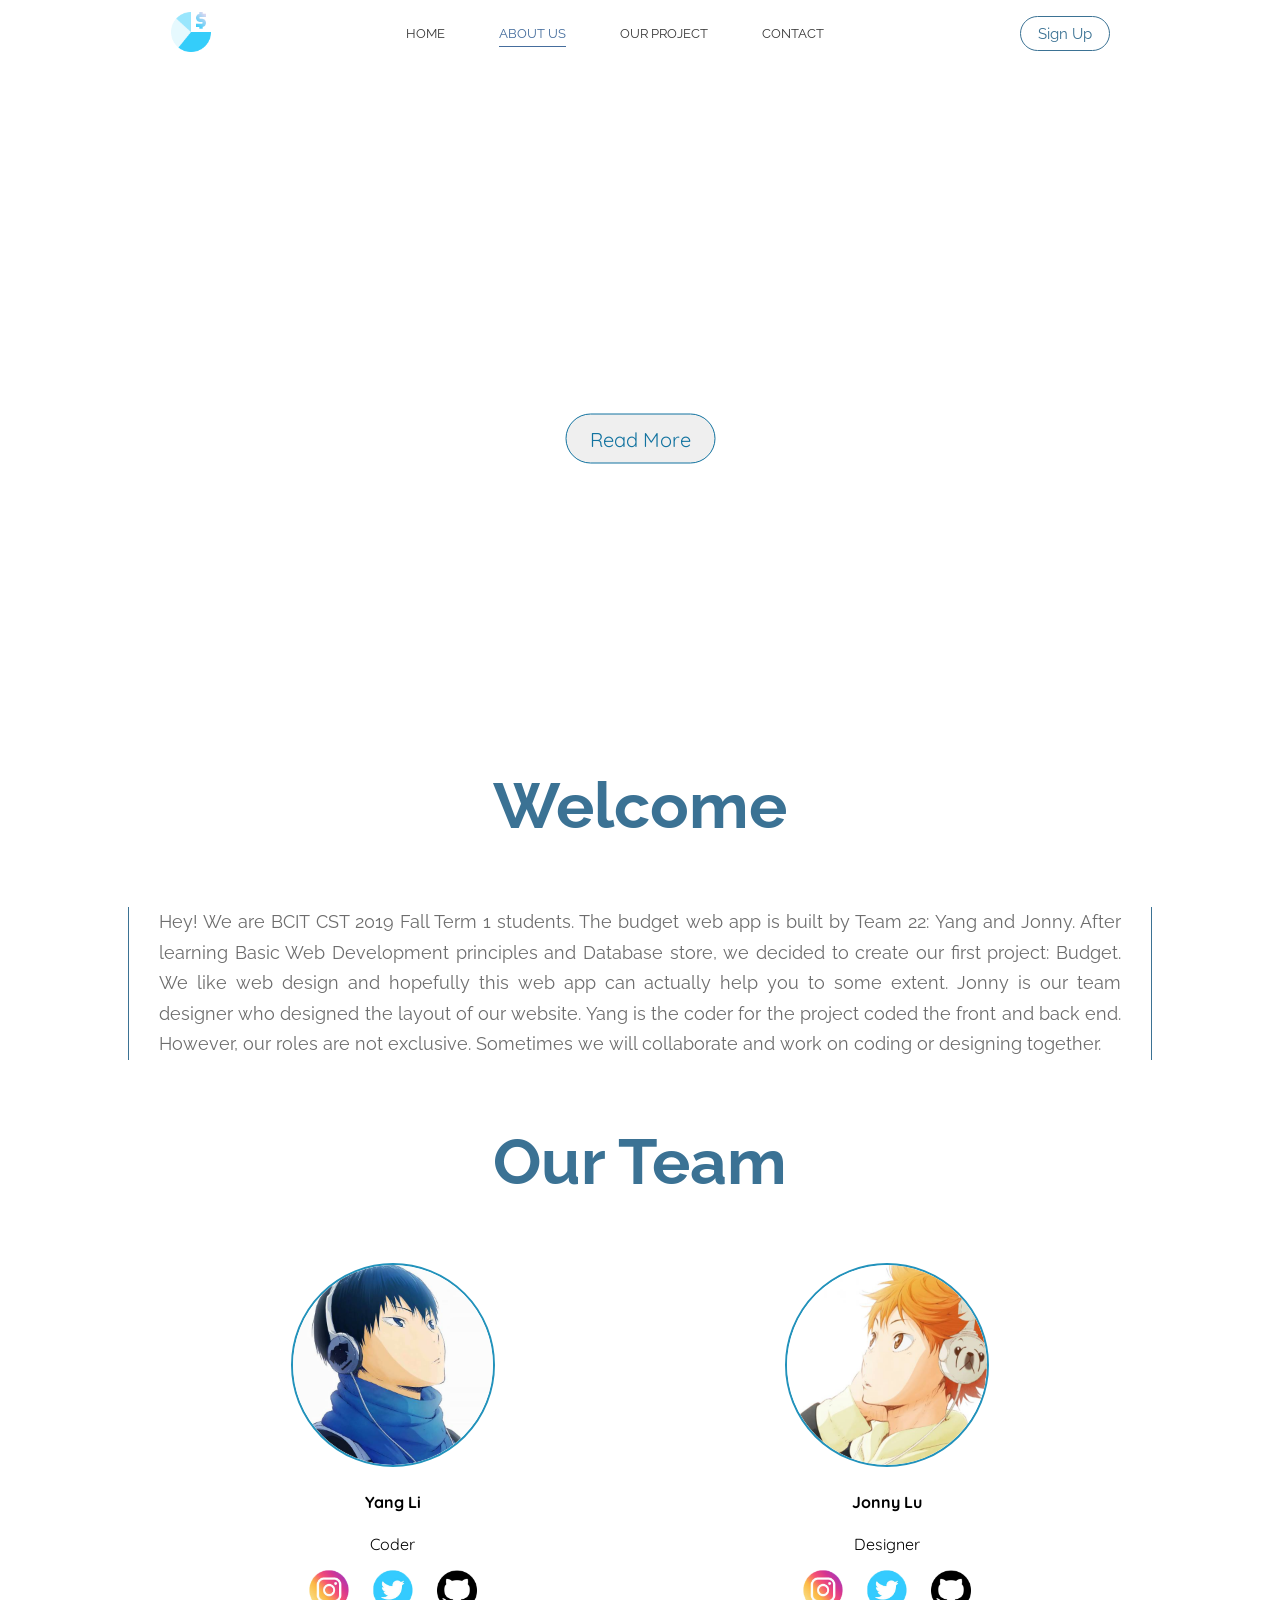
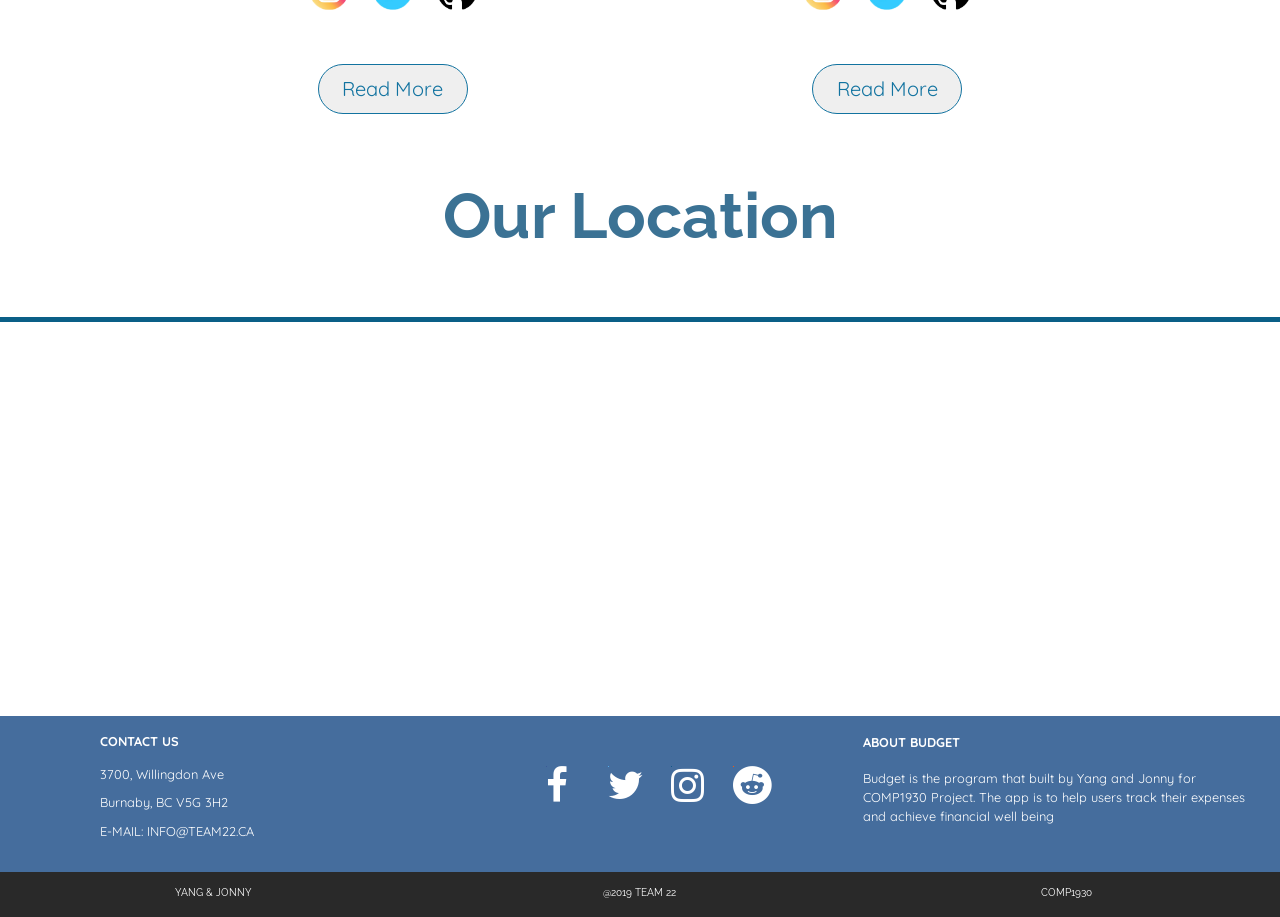
==== commit 3b1a2466: "reorganize the layout design for index, contact, and about page" ====
--- a/about.html
+++ b/about.html
@@ -22,22 +22,32 @@
             <img id="mob-navbar-icon" src="resource/menu-icon.png" width="30px" height="30px">
         </div>
 
-        <div id="mob-navbar-modal">
+        <!-- <div id="mob-navbar-modal">
             <ul>
                 <li><a href="index.html">HOME</a></li>
                 <li><a href="OurProject.html">OUR PROJECT</a></li>
                 <li><a href="contact.html">CONTACT</a></li>
             </ul>
-        </div>
+        </div> -->
+
 
         <div class="nav-bar">
-            <ul>
-                <li class="other-link"><a href="index.html">HOME</a></li>
-                <li class="current-link">ABOUT US</li>
-                <li class="other-link"><a href="OurProject.html">OUR PROJECT</a></li>
-                <li class="other-link"><a href="contact.html">CONTACT</a></li>
-            </ul>
-        </div>
+            <div class="nav-bar-logo">
+                <img src="resource/budget-logo.png" width="auto" height="40px">
+            </div>
+            <div class="nav-bar-list">
+                <ul>
+                    <li class="other-link"><a href="index.html">HOME</a></li>
+                    <li class="current-link">ABOUT US</li>
+                    <li class="other-link"><a href="OurProject.html">OUR PROJECT</a></li>
+                    <li class="other-link"><a href="contact.html">CONTACT</a></li>
+                </ul>
+            </div>
+            <div class="nav-bar-sign-up">
+                <button id="nav-bar-sign-btn"><a href="login.html">Sign Up</a></button>
+            </div>
+        </div>
+
 
         <div id="showcase-overlay"></div>
         <div class="showcase-content-wrap">
--- a/CSS/about.css
+++ b/CSS/about.css
@@ -22,7 +22,7 @@
     z-index: 10;
 }
 
-#mob-navbar-modal li{
+#mob-navbar-modal li {
     list-style-type: none;
     padding: 10px 10px;
     font-size: 10px;
@@ -40,7 +40,7 @@
 
 ul a {
     text-decoration: none;
-    color: white;
+    color: rgb(58, 58, 58);
 }
 
 ul a:hover {
@@ -48,12 +48,12 @@
 }
 
 #show-case {
-    background-image: url("../resource/aboutus-banner.jpg");
+    background-image: url("../resource/about-banner-2.jpg");
     background-position: center;
     background-size: cover;
-    background-repeat: no-repeat;  
+    background-repeat: no-repeat;
     width: 100%;
-    height: 50vw;
+    height: 55vw;
     position: relative;
 }
 
@@ -61,12 +61,12 @@
     display: none;
 }
 
-#showcase-overlay {
+/* #showcase-overlay {
     width: 100%;
-    height: 50vw;
-    background-color: rgba(33, 33, 33, 0.5);
+    height: 50.6vw;
+    background-color: rgba(0, 0, 0, 0.5);
     z-index: 0;
-}
+} */
 
 .showcase-content-wrap {
     position: absolute;
@@ -97,30 +97,33 @@
     margin-top: 50px;
 }
 
-.read-more-btn a{
+.read-more-btn a {
     text-decoration: none;
 }
 
-.read-more-btn:hover{
+.read-more-btn:hover {
     background-color: rgb(23, 109, 148);
     color: white;
     border: 1px solid white;
 }
 
 h3 {
-   font-size: 5vw; 
-   margin: 5vw 12vw 5vw 12vw;
-   text-align: center;
-   color: #3B7294;
+    font-size: 5vw;
+    margin: 5vw 12vw 5vw 12vw;
+    text-align: center;
+    color: #3B7294;
 }
 
 .text-content {
-    line-height: 1.8em;
+    line-height: 1.7em;
     font-size: 18px;
     margin: 5vw 10vw 5vw 10vw;
     border-left: 1px solid #3B7294;
     border-right: 1px solid #3B7294;
     padding: 0 30px 0 30px;
+    text-align: justify;
+    text-justify: inter-character;
+    color: rgb(109, 109, 109);
 }
 
 .teaminfo-wrap {
@@ -174,7 +177,7 @@
     grid-column: 1/-1;
     background-color: rgb(69, 109, 157);
     color: rgb(255, 255, 255);
-    font-family: 'Quicksand', sans-serif ;
+    font-family: 'Quicksand', sans-serif;
     margin: 0vw 0vw 0vw 0vw;
     margin-top: -10px;
 }
@@ -194,7 +197,7 @@
     text-align: center;
 }
 
-.section4-column3{ 
+.section4-column3 {
     display: none;
 }
 
@@ -243,7 +246,8 @@
 
 .section5-inner-grid {
     display: grid;
-    grid-template-columns: 1fr 1fr 1fr;;
+    grid-template-columns: 1fr 1fr 1fr;
+    ;
     text-align: center;
     color: rgb(255, 255, 255);
     font-size: 10px;
@@ -276,18 +280,18 @@
 }
 
 .other-close-btn {
-   background-color: white;
-   border-radius: 50%;
-   width: 200px;
-   height: 200px;
-   position: absolute;
-   top: 0;
-   right: 0;
-   margin-top: -80px;
-   margin-right: -96px;
-   display: flex;
-   justify-content: center;
-   align-items: center;
+    background-color: white;
+    border-radius: 50%;
+    width: 200px;
+    height: 200px;
+    position: absolute;
+    top: 0;
+    right: 0;
+    margin-top: -80px;
+    margin-right: -96px;
+    display: flex;
+    justify-content: center;
+    align-items: center;
 }
 
 #close-modal-btn {
@@ -377,14 +381,14 @@
     display: flex;
 }
 
-.team-contact-icon{
+.team-contact-icon {
     margin-top: 14px;
     padding-left: 20px;
 }
 
 .skill-name {
     margin-top: 5px;
-    color:  rgb(34, 146, 187);
+    color: rgb(34, 146, 187);
     font-size: 20px;
     font-weight: bold;
 }
@@ -392,20 +396,37 @@
 
 /* Responsive layout - when the screen is more than 900px wide, make the two columns stack on top of each other instead of next to each other */
 @media screen and (min-width: 900px) {
+    /* Section One  */
+    #show-case {
+        grid-column: 1/13;
+        position: relative;
+        background: url("../resource/about-banner-2.jpg") no-repeat center center fixed;
+        -webkit-background-size: cover;
+        -moz-background-size: cover;
+        -o-background-size: cover;
+        background-size: cover;
+        height: 55vw;
+    }
+
     .nav-bar {
         display: flex;
-        position: absolute;
-        top: 0;
-        left: 0;
-    }
-    
+        justify-content: space-evenly;
+        background-color: white;
+    }
+
+    .nav-bar-list ul {
+        padding-left: 0;
+    }
+
+
     .nav-bar li {
         list-style-type: none;
         display: inline-block;
-        margin-left: 55px;
+        margin-left: 25px;
+        margin-right: 25px;
         margin-top: 10px;
         padding-bottom: 5px;
-        font-size: 1.2vw;
+        font-size: 13px;
     }
 
     .nav-bar li:hover {
@@ -414,6 +435,26 @@
         border-bottom: 1px solid rgb(69, 109, 157);
     }
 
+    .nav-bar-logo img {
+        padding-top: 12px;
+    }
+
+    #nav-bar-sign-btn {
+        font-size: 15px;
+        background-color: white;
+        width: 90px;
+        height: 35px;
+        border-radius: 20px;
+        border: 1px solid #3B7294;
+        font-family: 'Raleway', sans-serif;
+        margin-top: 16px;
+    }
+
+    #nav-bar-sign-btn a {
+        text-decoration: none;
+        color: #3B7294;
+    }
+
     #mob-navbar-modal {
         display: none;
     }
@@ -425,7 +466,7 @@
     .other-link {
         color: white;
     }
-    
+
     .current-link {
         border-bottom: 1px solid rgb(69, 109, 157);
         color: rgb(69, 109, 157);
@@ -435,30 +476,30 @@
         display: grid;
         grid-template-columns: 1fr 1fr 1fr;
     }
-    
+
     .section4-column1 {
         font-size: 1vw;
         padding-left: 100px;
         padding-bottom: 20px;
         display: block;
     }
-    
+
     .section4-column2 {
         text-align: center;
         font-size: 3vw;
     }
-    
-    .section4-column3{ 
+
+    .section4-column3 {
         line-height: 1.5em;
         font-size: 1vw;
         padding: 0px 20px 0px 10px;
         display: block;
     }
-    
+
     .section4-column3-wrap {
         margin: 0 auto;
     }
-    
+
     .fa {
         font-size: 1px;
         width: 1px;
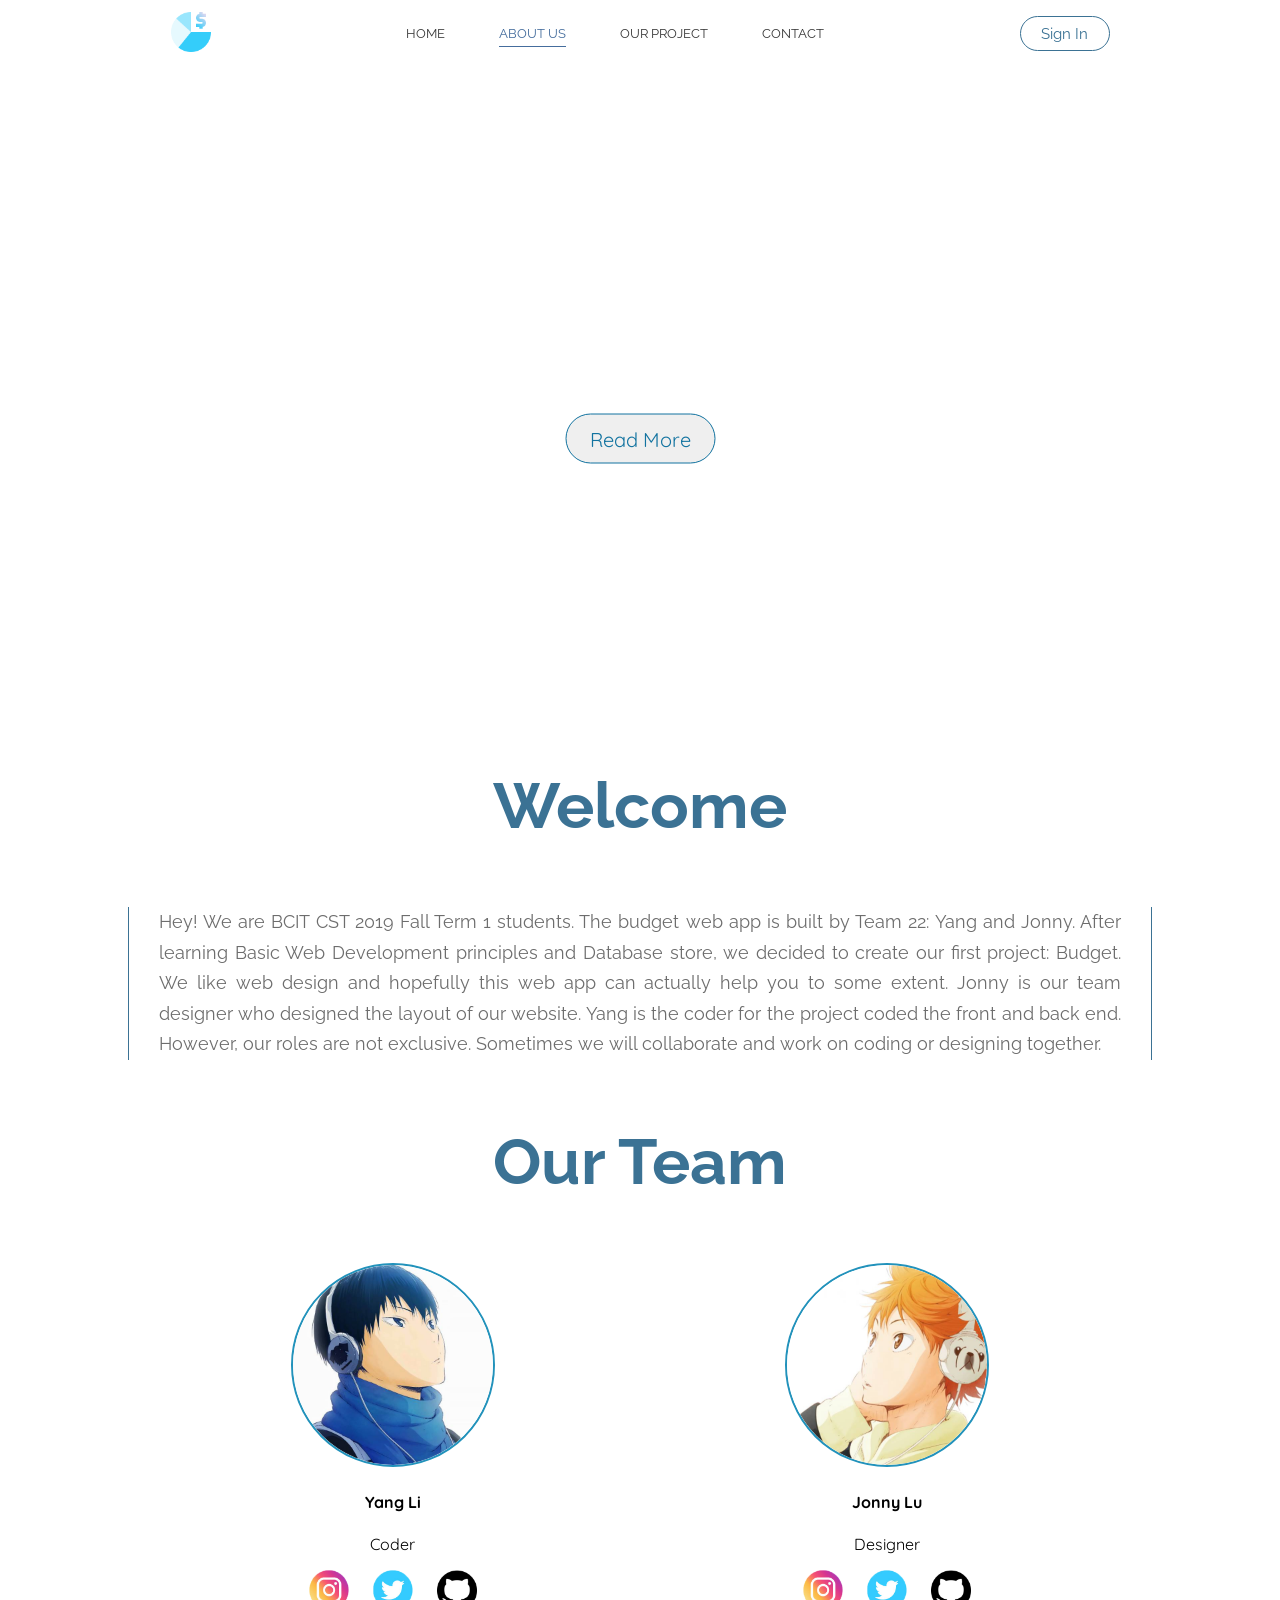
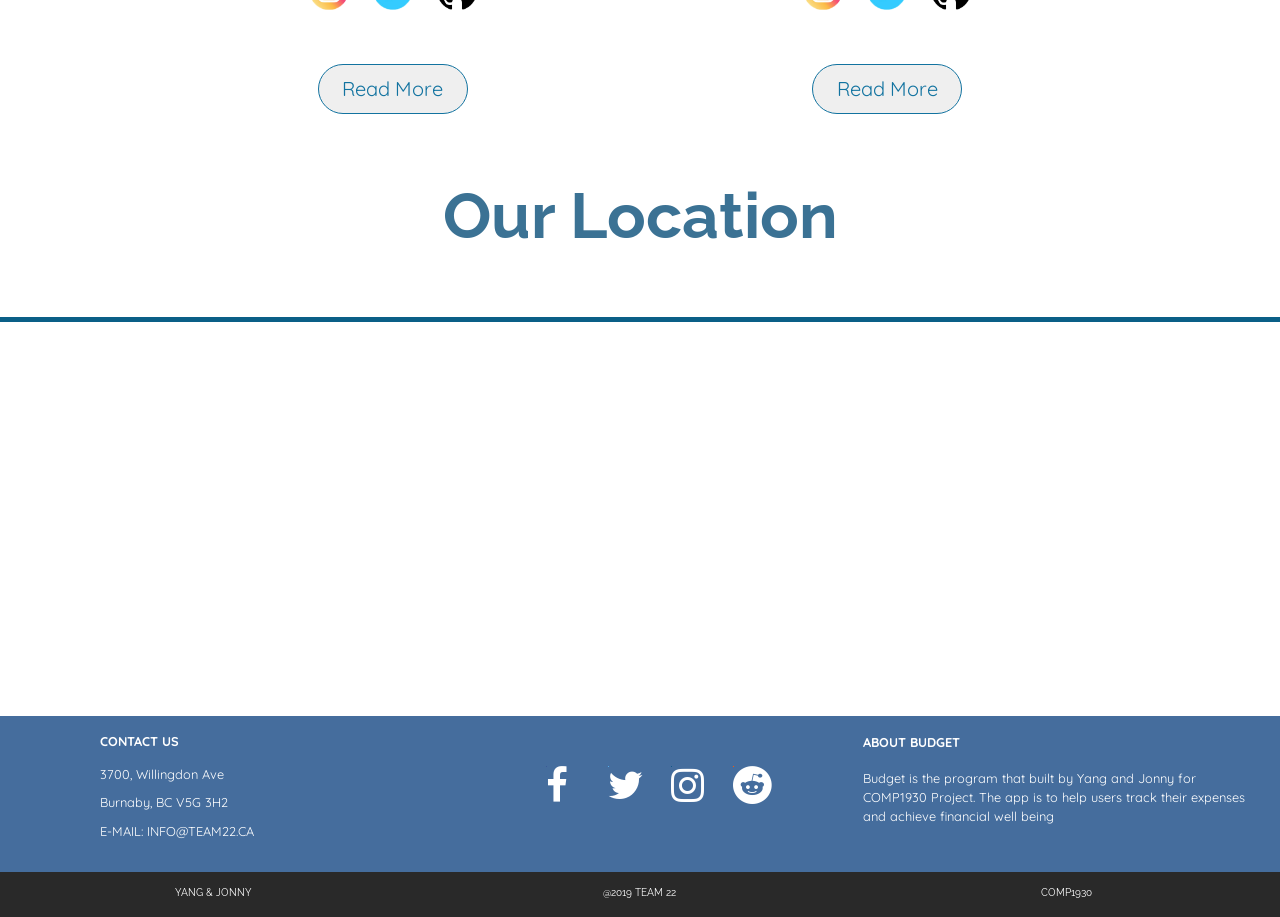
==== commit 09ed4338: "create feedback page" ====
--- a/about.html
+++ b/about.html
@@ -33,7 +33,7 @@
 
         <div class="nav-bar">
             <div class="nav-bar-logo">
-                <img src="resource/budget-logo.png" width="auto" height="40px">
+                <img id="logo-icon" src="resource/budget-logo.png" width="auto" height="40px">
             </div>
             <div class="nav-bar-list">
                 <ul>
@@ -44,7 +44,7 @@
                 </ul>
             </div>
             <div class="nav-bar-sign-up">
-                <button id="nav-bar-sign-btn"><a href="login.html">Sign Up</a></button>
+                <button id="nav-bar-sign-btn"><a href="login.html">Sign In</a></button>
             </div>
         </div>
 
--- a/CSS/about.css
+++ b/CSS/about.css
@@ -87,24 +87,7 @@
 }
 
 .read-more-btn {
-    width: 150px;
-    height: 50px;
-    font-size: 20px;
-    color: rgb(18, 115, 160);
-    font-family: 'Quicksand', sans-serif;
-    border: 1px solid rgb(18, 115, 160);
-    border-radius: 25px;
-    margin-top: 50px;
-}
-
-.read-more-btn a {
-    text-decoration: none;
-}
-
-.read-more-btn:hover {
-    background-color: rgb(23, 109, 148);
-    color: white;
-    border: 1px solid white;
+    visibility: hidden;
 }
 
 h3 {
@@ -408,6 +391,28 @@
         height: 55vw;
     }
 
+    .read-more-btn {
+        width: 150px;
+        height: 50px;
+        font-size: 20px;
+        color: rgb(18, 115, 160);
+        font-family: 'Quicksand', sans-serif;
+        border: 1px solid rgb(18, 115, 160);
+        border-radius: 25px;
+        margin-top: 50px;
+        visibility: visible;
+    }
+    
+    .read-more-btn a {
+        text-decoration: none;
+    }
+    
+    .read-more-btn:hover {
+        background-color: rgb(23, 109, 148);
+        color: white;
+        border: 1px solid white;
+    }
+
     .nav-bar {
         display: flex;
         justify-content: space-evenly;
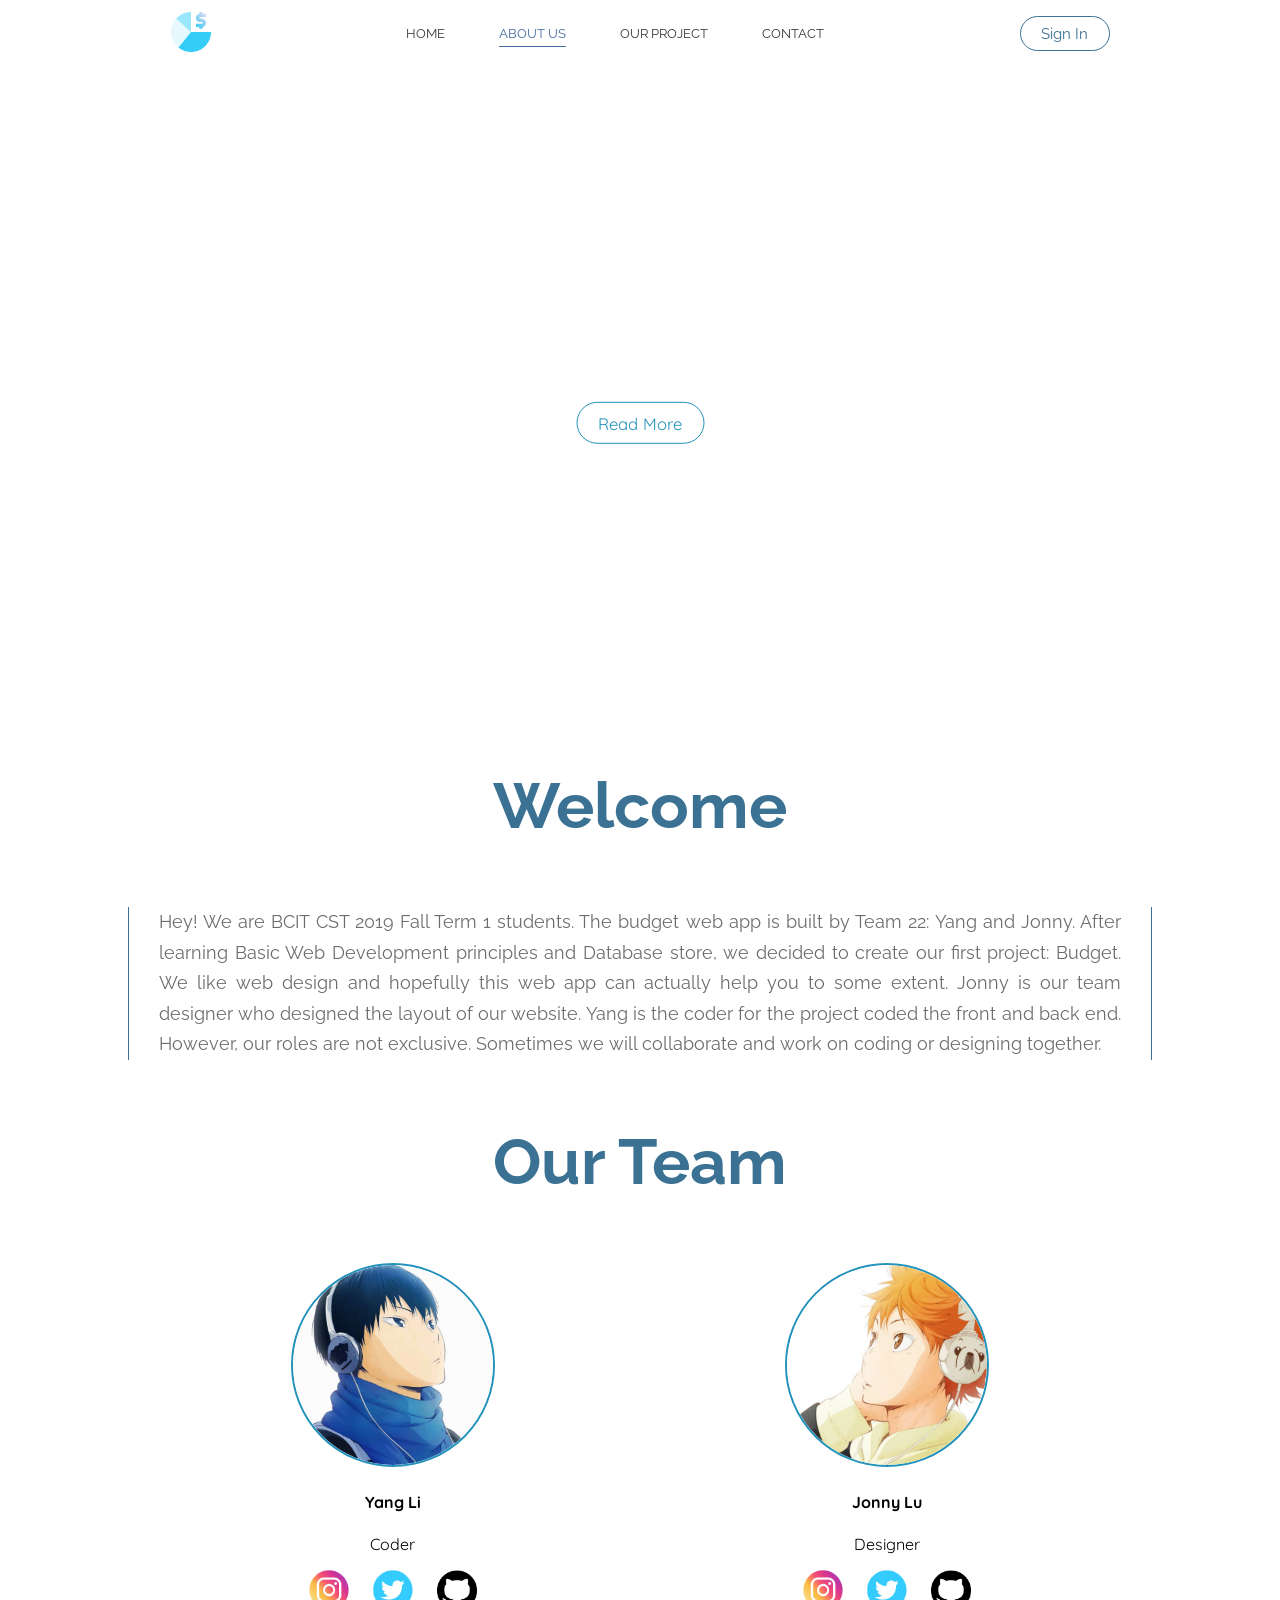
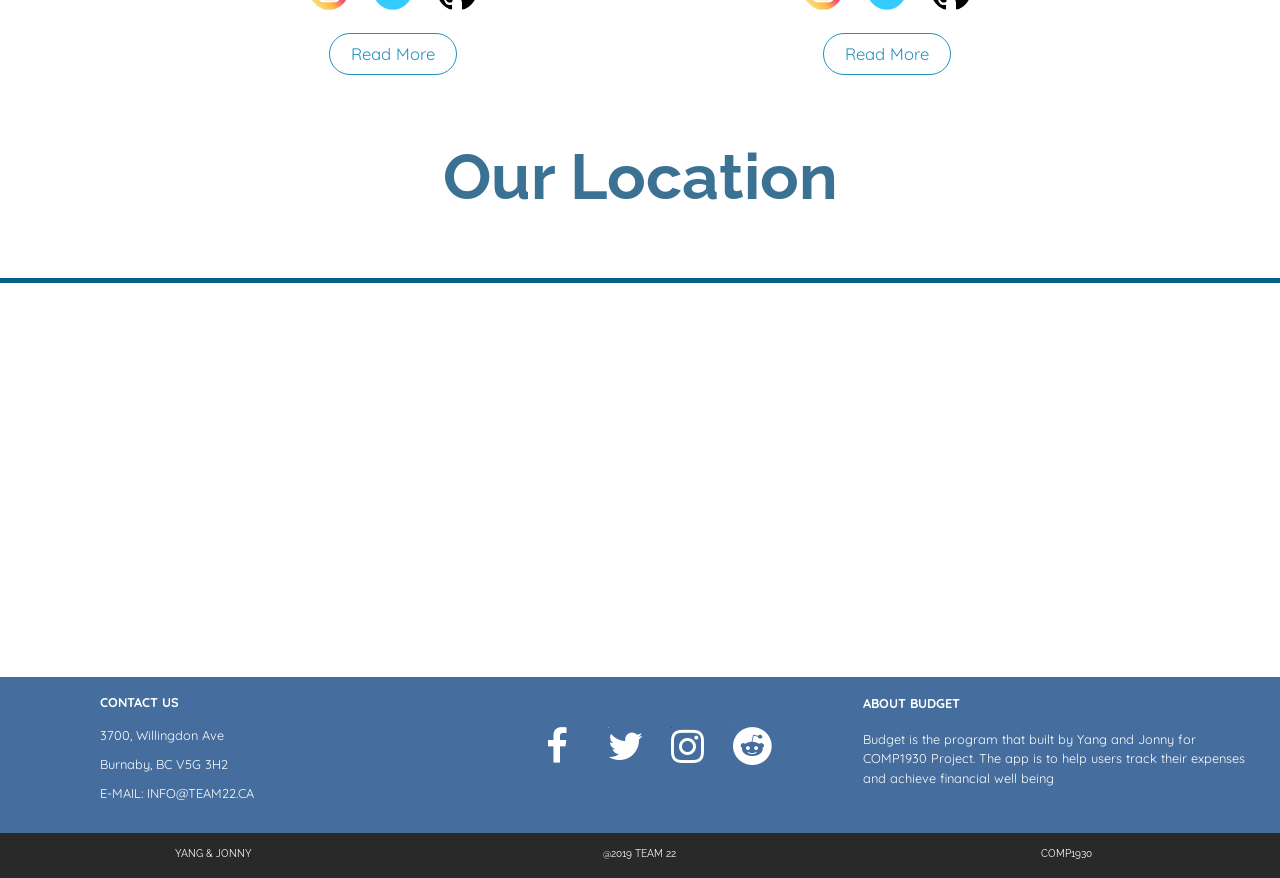
==== commit 20ab3b3f: "design fix" ====
--- a/about.html
+++ b/about.html
@@ -162,6 +162,7 @@
     <!-- Copyright section end-->
 
     <!-- Other info pop up menu modal -->
+    <div id="other-menu-modal-wrap">
     <div id="other-menu-modal">
         <div id="other-menu-modal-content">
             <div class="other-close-btn"><img id="close-modal-btn" src="resource/close-menu.png" width="40px"
@@ -173,6 +174,7 @@
             </div>
         </div>
     </div>
+</div>
     <!-- Other info pop up menu modal -->
 
     <!-- Read more yang info modal -->
--- a/CSS/about.css
+++ b/CSS/about.css
@@ -241,6 +241,10 @@
     padding-top: 15px;
 }
 
+#other-menu-modal-wrap {
+    display: none;
+}
+
 #other-menu-modal {
     background-color: rgb(0, 0, 0, 0.8);
     width: 100%;
@@ -253,8 +257,7 @@
     justify-content: center;
     align-items: center;
     color: white;
-    margin-top: -100%;
-    opacity: 0;
+    margin-top: 0;
 }
 
 #other-menu-modal-content {
@@ -275,6 +278,10 @@
     display: flex;
     justify-content: center;
     align-items: center;
+}
+
+.other-close-btn:hover {
+    background-color: rgb(34, 146, 187);
 }
 
 #close-modal-btn {
@@ -392,14 +399,15 @@
     }
 
     .read-more-btn {
-        width: 150px;
-        height: 50px;
-        font-size: 20px;
-        color: rgb(18, 115, 160);
+        width: 10vw;
+        height: 3.3vw;
+        font-size: 1.3vw;
+        color: rgb(34, 146, 187);
         font-family: 'Quicksand', sans-serif;
-        border: 1px solid rgb(18, 115, 160);
-        border-radius: 25px;
-        margin-top: 50px;
+        border: 1px solid rgb(34, 146, 187);
+        border-radius: 5vw;
+        background-color: white;
+        margin-top: 1.5vw;
         visibility: visible;
     }
     
@@ -422,7 +430,6 @@
     .nav-bar-list ul {
         padding-left: 0;
     }
-
 
     .nav-bar li {
         list-style-type: none;
